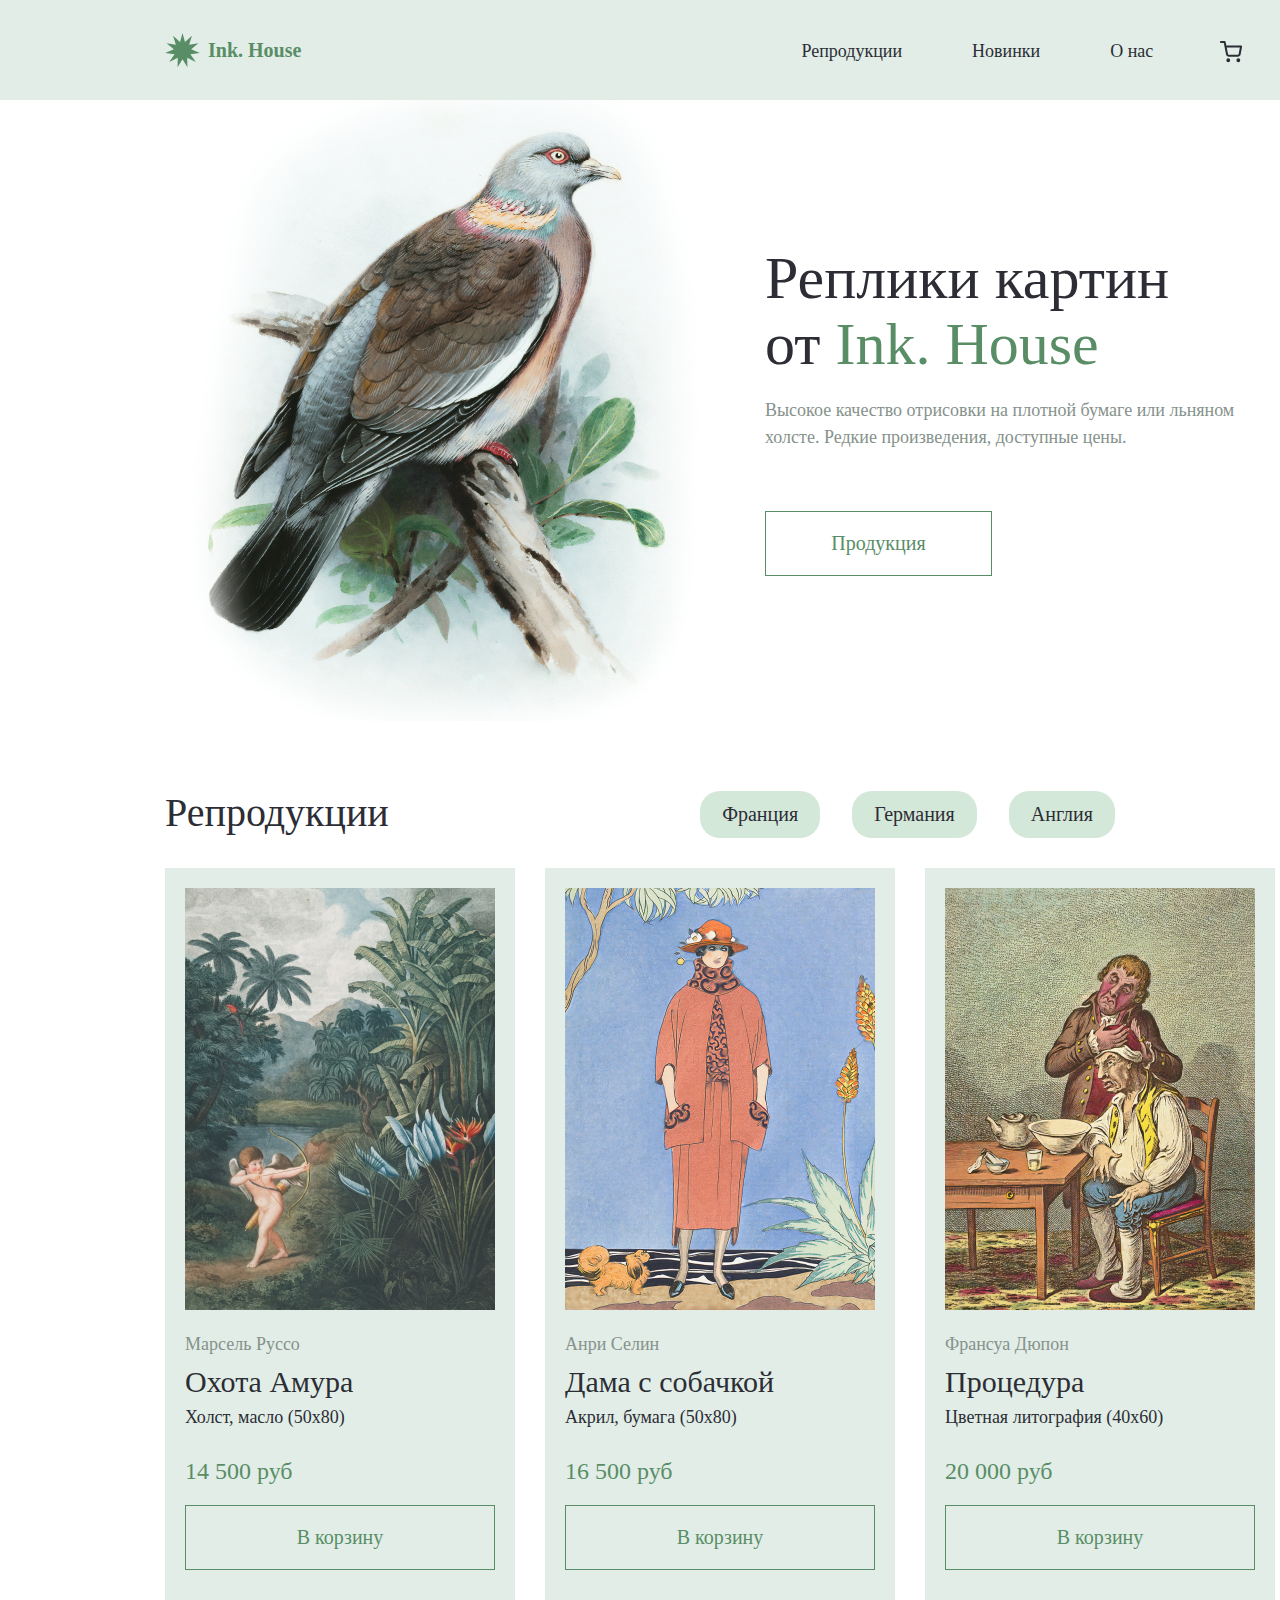
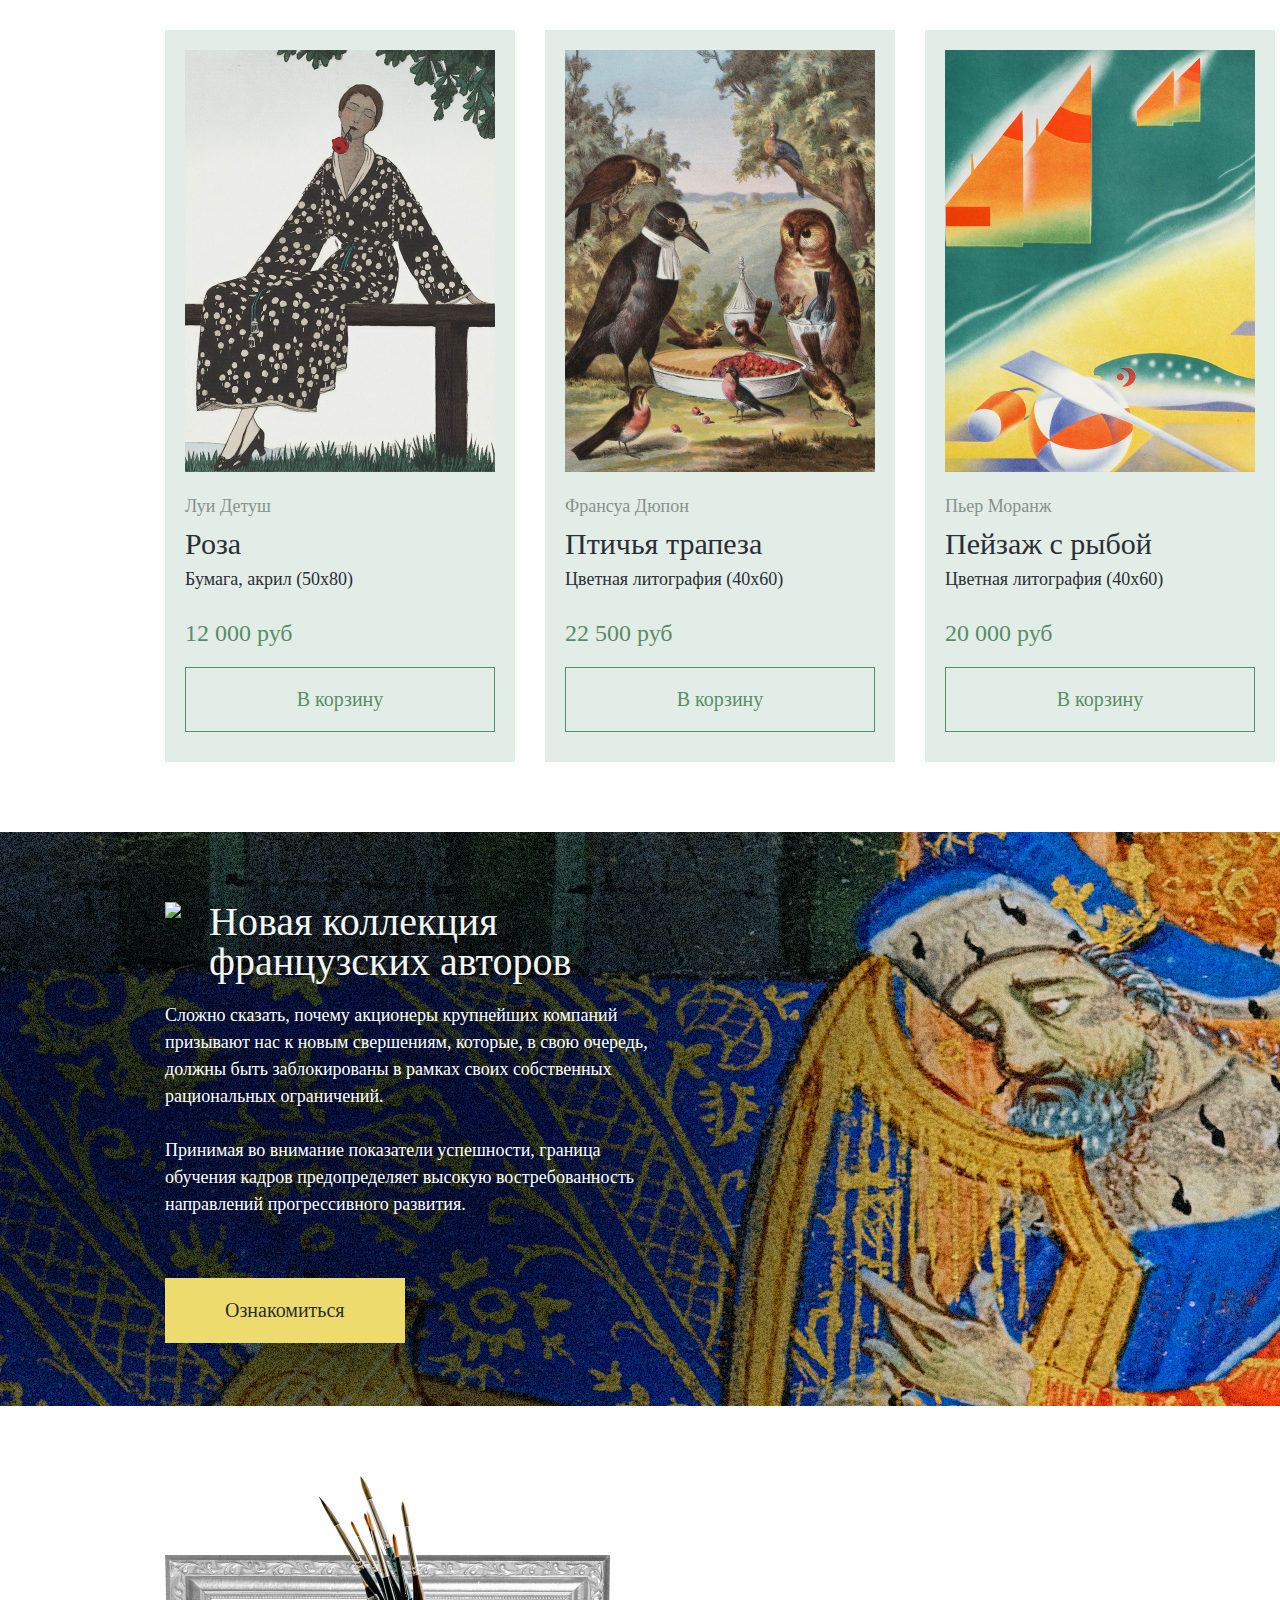
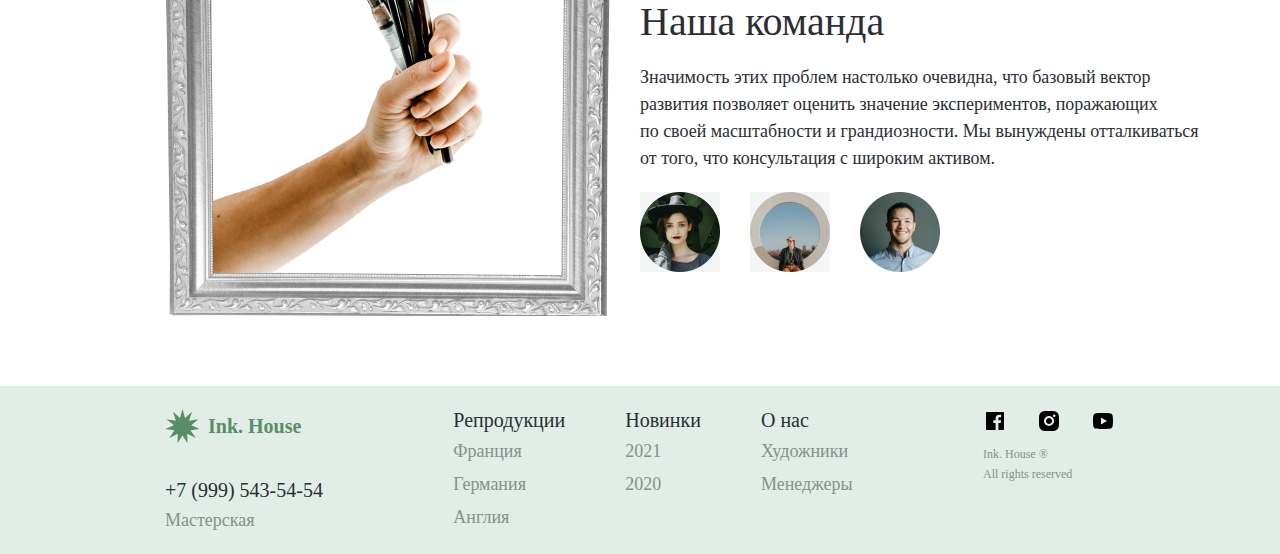
==== index.html @ 56234e40 "House" ====
<!DOCTYPE html>
<html lang="en">
  <head>
    <meta charset="UTF-8" />
    <meta name="viewport" content="width=device-width, initial-scale=1.0" />
    <link
      rel="shortcut icon"
      href="style/img/favicon.ico"
      type="image/x-icon"
    />
    <link rel="stylesheet" href="style/style.css" />
    <title>House</title>
  </head>
  <body>
    <section class="main">
      <header class="header">
        <div class="container">
          <div class="header__wrapper">
            <div class="header__content">
              <img src="style/img/svg/1.svg" alt="1" />
              <span class="header__name">Ink. House</span>
            </div>
            <div class="header__line"></div>
            <!-- //menu -->
            <nav class="header__nav">
              <ul class="header__menu">
                <li>
                  <a class="header__menu-itm" href="#catalog">Репродукции</a>
                </li>
                <li>
                  <a class="header__menu-itm" href="#new__wrapper">Новинки</a>
                </li>
                <li><a class="header__menu-itm" href="#team">О нас</a></li>
                <li class="cart">
                  <a class="header__menu-itm-cart" href="#"
                    ><svg
                      width="24"
                      height="24"
                      viewbox="0 0 24 24"
                      fill="none"
                      xmlns="http://www.w3.org/2000/svg"
                    >
                      <path
                        d="M9.24992 21.1667C9.75618 21.1667 10.1666 20.7563 10.1666 20.25C10.1666 19.7438 9.75618 19.3334 9.24992 19.3334C8.74366 19.3334 8.33325 19.7438 8.33325 20.25C8.33325 20.7563 8.74366 21.1667 9.24992 21.1667Z"
                        stroke="currentColor"
                        stroke-width="2"
                        stroke-linecap="round"
                        stroke-linejoin="round"
                      />
                      <path
                        d="M19.3334 21.1667C19.8397 21.1667 20.2501 20.7563 20.2501 20.25C20.2501 19.7438 19.8397 19.3334 19.3334 19.3334C18.8272 19.3334 18.4167 19.7438 18.4167 20.25C18.4167 20.7563 18.8272 21.1667 19.3334 21.1667Z"
                        stroke="currentColor"
                        stroke-width="2"
                        stroke-linecap="round"
                        stroke-linejoin="round"
                      />
                      <path
                        d="M1.91675 1.91663H5.58341L8.04008 14.1908C8.12391 14.6128 8.3535 14.9919 8.68866 15.2617C9.02383 15.5315 9.44322 15.6749 9.87341 15.6666H18.7834C19.2136 15.6749 19.633 15.5315 19.9682 15.2617C20.3033 14.9919 20.5329 14.6128 20.6167 14.1908L22.0834 6.49996H6.50008"
                        stroke="currentColor"
                        stroke-width="2"
                        stroke-linecap="round"
                        stroke-linejoin="round"
                      /></svg
                    ><span
                      class="header__menu-itm-cart-counter"
                      style="display: none"
                      >0</span
                    ></a
                  >
                </li>
              </ul>
            </nav>
          </div>
        </div>
      </header>
      <!-- //mobile -->
      <div class="header__wrapper-mob">
        <div class="container">
          <div class="header__menu-mob">
            <!-- // burger -->
            <div class="burger-menu">
              <div class="menu-icon">
                <svg
                  xmlns="http://www.w3.org/2000/svg"
                  width="30"
                  height="30"
                  viewBox="0 0 30 30"
                  fill="none"
                >
                  <path
                    fill-rule="evenodd"
                    clip-rule="evenodd"
                    d="M4.6875 21.5625C4.6875 21.3139 4.78627 21.0754 4.96209 20.8996C5.1379 20.7238 5.37636 20.625 5.625 20.625H24.375C24.6236 20.625 24.8621 20.7238 25.0379 20.8996C25.2137 21.0754 25.3125 21.3139 25.3125 21.5625C25.3125 21.8111 25.2137 22.0496 25.0379 22.2254C24.8621 22.4012 24.6236 22.5 24.375 22.5H5.625C5.37636 22.5 5.1379 22.4012 4.96209 22.2254C4.78627 22.0496 4.6875 21.8111 4.6875 21.5625ZM4.6875 14.0625C4.6875 13.8139 4.78627 13.5754 4.96209 13.3996C5.1379 13.2238 5.37636 13.125 5.625 13.125H24.375C24.6236 13.125 24.8621 13.2238 25.0379 13.3996C25.2137 13.5754 25.3125 13.8139 25.3125 14.0625C25.3125 14.3111 25.2137 14.5496 25.0379 14.7254C24.8621 14.9012 24.6236 15 24.375 15H5.625C5.37636 15 5.1379 14.9012 4.96209 14.7254C4.78627 14.5496 4.6875 14.3111 4.6875 14.0625ZM4.6875 6.5625C4.6875 6.31386 4.78627 6.0754 4.96209 5.89959C5.1379 5.72377 5.37636 5.625 5.625 5.625H24.375C24.6236 5.625 24.8621 5.72377 25.0379 5.89959C25.2137 6.0754 25.3125 6.31386 25.3125 6.5625C25.3125 6.81114 25.2137 7.0496 25.0379 7.22541C24.8621 7.40123 24.6236 7.5 24.375 7.5H5.625C5.37636 7.5 5.1379 7.40123 4.96209 7.22541C4.78627 7.0496 4.6875 6.81114 4.6875 6.5625Z"
                    fill="#4C5866"
                  />
                </svg>
              </div>
              <div class="menu-icon close-icon" style="display: none">
                <!-- Скрытая иконка закрытия -->
                <svg
                  xmlns="http://www.w3.org/2000/svg"
                  width="30"
                  height="30"
                  viewBox="0 0 30 30"
                  fill="none"
                >
                  <path
                    fill-rule="evenodd"
                    clip-rule="evenodd"
                    d="M6.75 6.75C6.94891 6.55109 7.2187 6.43934 7.5 6.43934C7.7813 6.43934 8.05109 6.55109 8.25 6.75L23.25 21.75C23.4489 21.9489 23.5606 22.2187 23.5606 22.5C23.5606 22.7813 23.4489 23.0511 23.25 23.25C23.0511 23.4489 22.7813 23.5606 22.5 23.5606C22.2187 23.5606 21.9489 23.4489 21.75 23.25L6.75 8.25C6.55109 8.05109 6.43934 7.7813 6.43934 7.5C6.43934 7.21869 6.55109 6.94891 6.75 6.75Z"
                    fill="#2C2D35"
                  />
                  <path
                    fill-rule="evenodd"
                    clip-rule="evenodd"
                    d="M23.25 6.75C23.4489 6.94891 23.5607 7.2187 23.5607 7.5C23.5607 7.7813 23.4489 8.05109 23.25 8.25L8.25001 23.25C8.0511 23.4489 7.78132 23.5606 7.50001 23.5606C7.21871 23.5606 6.94893 23.4489 6.75002 23.25C6.55111 23.0511 6.43936 22.7813 6.43936 22.5C6.43936 22.2187 6.5511 21.9489 6.75002 21.75L21.75 6.75C21.9489 6.55109 22.2187 6.43934 22.5 6.43934C22.7813 6.43934 23.0511 6.55109 23.25 6.75Z"
                    fill="#2C2D35"
                  />
                </svg>
              </div>
            </div>
            <!-- //корзина -->
            <a class="header__menu-itm-cart-mob" href="#"
              ><svg
                width="24"
                height="24"
                viewbox="0 0 24 24"
                fill="none"
                xmlns="http://www.w3.org/2000/svg"
              >
                <path
                  d="M9.24992 21.1667C9.75618 21.1667 10.1666 20.7563 10.1666 20.25C10.1666 19.7438 9.75618 19.3334 9.24992 19.3334C8.74366 19.3334 8.33325 19.7438 8.33325 20.25C8.33325 20.7563 8.74366 21.1667 9.24992 21.1667Z"
                  stroke="currentColor"
                  stroke-width="2"
                  stroke-linecap="round"
                  stroke-linejoin="round"
                />
                <path
                  d="M19.3334 21.1667C19.8397 21.1667 20.2501 20.7563 20.2501 20.25C20.2501 19.7438 19.8397 19.3334 19.3334 19.3334C18.8272 19.3334 18.4167 19.7438 18.4167 20.25C18.4167 20.7563 18.8272 21.1667 19.3334 21.1667Z"
                  stroke="currentColor"
                  stroke-width="2"
                  stroke-linecap="round"
                  stroke-linejoin="round"
                />
                <path
                  d="M1.91675 1.91663H5.58341L8.04008 14.1908C8.12391 14.6128 8.3535 14.9919 8.68866 15.2617C9.02383 15.5315 9.44322 15.6749 9.87341 15.6666H18.7834C19.2136 15.6749 19.633 15.5315 19.9682 15.2617C20.3033 14.9919 20.5329 14.6128 20.6167 14.1908L22.0834 6.49996H6.50008"
                  stroke="currentColor"
                  stroke-width="2"
                  stroke-linecap="round"
                  stroke-linejoin="round"
                /></svg
              ><span class="header__menu-itm-cart-counter" style="display: none"
                >0</span
              ></a
            >
          </div>
        </div>
      </div>
      <!-- //main -->
      <div class="container">
        <div class="main__wrapper">
          <img class="main__img" src="./style/img/png/3.png" alt="3" />
          <div class="main__block">
            <h1 class="main__title">
              Реплики картин от <span class="main__title-green"
                >Ink. House</span
              >
            </h1>
            <p class="main__text">
              Высокое качество отрисовки на плотной бумаге или льняном холсте.
              Редкие произведения, доступные цены.
            </p>
            <button class="main__btn">Продукция</button>
          </div>
        </div>
      </div>
    </section>
    <!-- //catalog -->
    <section id="catalog" class="catalog">
      <div class="container">
        <div class="catalog__container">
          <span class="catalog__title">Репродукции</span>
          <div class="scroll-container">
            <div class="catalog__countries">
              <button class="catalog__btn" data-target="block1">Франция</button>
              <button class="catalog__btn" data-target="block2">
                Германия
              </button>
              <button class="catalog__btn" data-target="block3">Англия</button>
            </div>
          </div>
        </div>

        <!-- //card france -->
        <div
          class="card__wrapper card__wrapper-js active content-block"
          id="block1"
        >
          <!-- //card-1 -->
          <div class="card__container">
            <img class="card__img" src="style/img/jpj/france/1.jpg" alt="1" />
            <div class="card__block">
              <span class="card__name">Марсель Руссо</span>
              <span class="card__title">Охота Амура</span>
              <span class="card__description">Холст, масло (50х80) </span>
              <span class="card__price">14 500 руб</span>
              <button class="card__btn addToCartBtn">В корзину</button>
            </div>
          </div>
          <!-- //card-2 -->
          <div class="card__container">
            <img class="card__img" src="style/img/jpj/france/2.jpg" alt="2" />
            <div class="card__block">
              <span class="card__name">Анри Селин</span>
              <span class="card__title">Дама с собачкой</span>
              <span class="card__description">Акрил, бумага (50х80)</span>
              <span class="card__price">16 500 руб</span>
              <button class="card__btn addToCartBtn">В корзину</button>
            </div>
          </div>
          <!-- //card-3 -->
          <div class="card__container">
            <img class="card__img" src="style/img/jpj/france/3.jpg" alt="3" />
            <div class="card__block">
              <span class="card__name">Франсуа Дюпон</span>
              <span class="card__title">Процедура</span>
              <span class="card__description">Цветная литография (40х60) </span>
              <span class="card__price">20 000 руб</span>
              <button class="card__btn addToCartBtn">В корзину</button>
            </div>
          </div>
          <!-- //card-4 -->
          <div class="card__container">
            <img class="card__img" src="style/img/jpj/france/4.jpg" alt="4" />
            <div class="card__block">
              <span class="card__name">Луи Детуш</span>
              <span class="card__title">Роза</span>
              <span class="card__description">Бумага, акрил (50х80)</span>
              <span class="card__price">12 000 руб</span>
              <button class="card__btn addToCartBtn">В корзину</button>
            </div>
          </div>
          <!-- //card-5 -->
          <div class="card__container">
            <img class="card__img" src="style/img/jpj/france/5.jpg" alt="5" />
            <div class="card__block">
              <span class="card__name">Франсуа Дюпон</span>
              <span class="card__title">Птичья трапеза</span>
              <span class="card__description">Цветная литография (40х60)</span>
              <span class="card__price">22 500 руб</span>
              <button class="card__btn addToCartBtn">В корзину</button>
            </div>
          </div>
          <!-- //card-6 -->
          <div class="card__container">
            <img class="card__img" src="style/img/jpj/france/6.jpg" alt="6" />
            <div class="card__block">
              <span class="card__name">Пьер Моранж</span>
              <span class="card__title">Пейзаж с рыбой</span>
              <span class="card__description">Цветная литография (40х60)</span>
              <span class="card__price">20 000 руб</span>
              <button class="card__btn addToCartBtn">В корзину</button>
            </div>
          </div>
        </div>
        <!-- //card germany -->
        <div class="card__wrapper card__wrapper-js content-block" id="block2">
          <!-- //card-1 -->
          <div class="card__container">
            <img class="card__img" src="style/img/jpj/germany/1.jpg" alt="1" />
            <div class="card__block">
              <span class="card__name">Курт Вернер</span>
              <span class="card__title">Над городом</span>
              <span class="card__description">Цветная литография (40х60)</span>
              <span class="card__price">16 000 руб</span>
              <button class="card__btn addToCartBtn">В корзину</button>
            </div>
          </div>
          <!-- //card-2 -->
          <div class="card__container">
            <img class="card__img" src="style/img/jpj/germany/2.jpg" alt="1" />
            <div class="card__block">
              <span class="card__name">Макс Рихтер</span>
              <span class="card__title">Птенцы</span>
              <span class="card__description">Холст, масло (50х80)</span>
              <span class="card__price">14 500 руб</span>
              <button class="card__btn addToCartBtn">В корзину</button>
            </div>
          </div>
          <!-- //card-3 -->
          <div class="card__container">
            <img class="card__img" src="style/img/jpj/germany/3.jpg" alt="1" />
            <div class="card__block">
              <span class="card__name">Мартин Майер</span>
              <span class="card__title">Среди листьев</span>
              <span class="card__description">Цветная литография (40х60)</span>
              <span class="card__price">20 000 руб</span>
              <button class="card__btn addToCartBtn">В корзину</button>
            </div>
          </div>
          <!-- //card-4 -->
          <div class="card__container">
            <img class="card__img" src="style/img/jpj/germany/4.jpg" alt="1" />
            <div class="card__block">
              <span class="card__name">Герман Беккер</span>
              <span class="card__title">Яркая птица</span>
              <span class="card__description">Цветная литография (40х60)</span>
              <span class="card__price">13 000 руб</span>
              <button class="card__btn addToCartBtn">В корзину</button>
            </div>
          </div>
          <!-- //card-5 -->
          <div class="card__container">
            <img class="card__img" src="style/img/jpj/germany/5.jpg" alt="1" />
            <div class="card__block">
              <span class="card__name">Вульф Бауэр</span>
              <span class="card__title">Дятлы</span>
              <span class="card__description">Бумага, акрил (50х80) </span>
              <span class="card__price">20 000 руб</span>
              <button class="card__btn addToCartBtn">В корзину</button>
            </div>
          </div>
          <!-- //card-6 -->
          <div class="card__container">
            <img class="card__img" src="style/img/jpj/germany/6.jpg" alt="1" />
            <div class="card__block">
              <span class="card__name">Вальтер Хартманн</span>
              <span class="card__title">Большие воды</span>
              <span class="card__description">Бумага, акрил (50х80)</span>
              <span class="card__price">23 000 руб</span>
              <button class="card__btn addToCartBtn">В корзину</button>
            </div>
          </div>
        </div>
        <!-- //card england -->
        <div class="card__wrapper card__wrapper-js content-block" id="block3">
          <!-- //card-1 -->
          <div class="card__container">
            <img class="card__img" src="style/img/jpj/england/1.jpg" alt="1" />
            <div class="card__block">
              <span class="card__name">Пол Смит</span>
              <span class="card__title">Дикий зверь</span>
              <span class="card__description">Акварель, бумага (50х80) </span>
              <span class="card__price">19 500 руб</span>
              <button class="card__btn addToCartBtn">В корзину</button>
            </div>
          </div>
          <!-- //card-2 -->
          <div class="card__container">
            <img class="card__img" src="style/img/jpj/england/2.jpg" alt="1" />
            <div class="card__block">
              <span class="card__name">Джон Уайт</span>
              <span class="card__title">Скалистый берег</span>
              <span class="card__description">Цветная литография (40х60)</span>
              <span class="card__price">17 500 руб</span>
              <button class="card__btn addToCartBtn">В корзину</button>
            </div>
          </div>
          <!-- //card-3 -->
          <div class="card__container">
            <img class="card__img" src="style/img/jpj/england/3.jpg" alt="1" />
            <div class="card__block">
              <span class="card__name">Джим Уотсон</span>
              <span class="card__title">Река и горы</span>
              <span class="card__description">Акварель, бумага (50х80) </span>
              <span class="card__price">20 500 руб</span>
              <button class="card__btn addToCartBtn">В корзину</button>
            </div>
          </div>
          <!-- //card-4 -->
          <div class="card__container">
            <img class="card__img" src="style/img/jpj/england/4.jpg" alt="1" />
            <div class="card__block">
              <span class="card__name">Юджин Зиллион</span>
              <span class="card__title">Белый попугай</span>
              <span class="card__description">Цветная литография (40х60)</span>
              <span class="card__price">15 500 руб</span>
              <button class="card__btn addToCartBtn">В корзину</button>
            </div>
          </div>
          <!-- //card-5 -->
          <div class="card__container">
            <img class="card__img" src="style/img/jpj/england/5.jpg" alt="1" />
            <div class="card__block">
              <span class="card__name">Эрик Гиллман</span>
              <span class="card__title">Ночная рыба</span>
              <span class="card__description">Бумага, акрил (50х80)</span>
              <span class="card__price">12 500 руб</span>
              <button class="card__btn addToCartBtn">В корзину</button>
            </div>
          </div>
          <!-- //card-6 -->
          <div class="card__container">
            <img class="card__img" src="style/img/jpj/england/6.jpg" alt="1" />
            <div class="card__block">
              <span class="card__name">Альфред Барр</span>
              <span class="card__title">Рыжий кот</span>
              <span class="card__description">Цветная литография (40х60)</span>
              <span class="card__price">21 000 руб</span>
              <button class="card__btn addToCartBtn">В корзину</button>
            </div>
          </div>
        </div>
      </div>
    </section>
    <!-- //new__collection -->
    <section id="new__wrapper" class="new__wrapper">
      <div class="container">
        <div class="new__block">
          <img src="style/img/svg/3.svg" alt="3" />
          <span class="new__title">Новая коллекция французских авторов</span>
        </div>
        <pre class="new__text">
          Сложно сказать, почему акционеры крупнейших компаний призывают нас к новым свершениям, которые, в свою очередь, должны быть заблокированы в рамках своих собственных рациональных ограничений.

          Принимая во внимание показатели успешности, граница обучения кадров предопределяет высокую востребованность направлений прогрессивного развития.
        </pre>
        <button class="new__btn">Ознакомиться</button>
      </div>
    </section>
    <section id="team" class="team">
      <div class="container">
        <div class="team__wrapper">
          <img class="team__img" src="./style/img/jpj/11.jpg" alt="11" />
          <div class="team__content">
            <span class="team__titile">Наша команда</span>
            <p class="team__text">
              Значимость этих проблем настолько очевидна, что базовый вектор
              развития позволяет оценить значение экспериментов, поражающих
              по своей масштабности и грандиозности. Мы вынуждены отталкиваться
              от того, что консультация с широким активом.
            </p>
            <div class="team__block">
              <img class="team__icon" src="style/img/png/4.png" alt="4" />
              <img class="team__icon" src="style/img/png/5.png" alt="5" />
              <img class="team__icon" src="style/img/png/6.png" alt="6" />
            </div>
          </div>
        </div>
      </div>
    </section>
    <!-- //footer -->
    <footer class="footer">
      <div class="container">
        <!-- //mobile -->
        <div class="footer__wrapper-mob">
          <div class="footer__logo">
            <img class="footer__logo-img" src="style/img/svg/1.svg" alt="1" />
            <span class="footer__logo-title">Ink. House</span>
          </div>
          <div class="footer__block-mob">
            <div class="footer__contact-mob">
              <div class="footer__contact-tel-mob">
                <a href="tel:+7 (999) 543-54-54">+7 (999) 543-54-54</a>
              </div>
              <span class="footer__contact-title-mob">Мастерская</span>
            </div>
            <div class="footer__nav-container-mob">
              <span class="footer__nav-title-mob">Репродукции</span>
              <ul class="footer__nav-item">
                <li>
                  <a href="#" class="footer-link" data-target="block1"
                    >Франция</a
                  >
                </li>
                <li>
                  <a href="#" class="footer-link" data-target="block2"
                    >Германия</a
                  >
                </li>
                <li>
                  <a href="#" class="footer-link" data-target="block3"
                    >Англия</a
                  >
                </li>
              </ul>
            </div>
          </div>
        </div>
        <!-- //wrapper -->
        <div class="footer__wrapper">
          <!-- //logo -->
          <div class="footer__logo-block">
            <div class="footer__logo">
              <img class="footer__logo-img" src="style/img/svg/1.svg" alt="1" />
              <span class="footer__logo-title">Ink. House</span>
            </div>
            <!-- //contact -->
            <div class="footer__contact">
              <div class="footer__contact-tel">
                <a href="tel:+7 (999) 543-54-54">+7 (999) 543-54-54</a>
              </div>
              <span class="footer__contact-title">Мастерская</span>
            </div>
          </div>

          <!-- //nav -->
          <div class="footer__nav">
            <div class="footer__nav-container">
              <span class="footer__nav-title">Репродукции</span>
              <ul class="footer__nav-item">
                <li>
                  <a href="#" class="footer-link" data-target="block1"
                    >Франция</a
                  >
                </li>
                <li>
                  <a href="#" class="footer-link" data-target="block2"
                    >Германия</a
                  >
                </li>
                <li>
                  <a href="#" class="footer-link" data-target="block3"
                    >Англия</a
                  >
                </li>
              </ul>
            </div>
            <div class="footer__nav-container">
              <span class="footer__nav-title">Новинки</span>
              <ul class="footer__nav-item">
                <li><a href="#">2021</a></li>
                <li><a href="#">2020</a></li>
              </ul>
            </div>
            <div class="footer__nav-container">
              <span class="footer__nav-title">О нас</span>
              <ul class="footer__nav-item">
                <li><a href="#">Художники</a></li>
                <li><a href="#">Менеджеры</a></li>
              </ul>
            </div>
          </div>
          <!-- //icon -->
          <div class="footer__icon-block">
            <div class="footer__line"></div>
            <div class="footer__icon-content">
              <!-- //fb -->
              <a href="#" class="footer__icon-item">
                <svg
                  xmlns="http://www.w3.org/2000/svg"
                  width="24"
                  height="24"
                  viewBox="0 0 24 24"
                  fill="none"
                >
                  <path
                    d="M15.402 21V14.034H17.735L18.084 11.326H15.402V9.598C15.402 8.814 15.62 8.279 16.744 8.279H18.178V5.857C17.4838 5.78334 16.7861 5.74762 16.088 5.75C14.021 5.75 12.606 7.012 12.606 9.33V11.326H10.268V14.034H12.606V21H4C3.73478 21 3.48043 20.8946 3.29289 20.7071C3.10536 20.5196 3 20.2652 3 20V4C3 3.73478 3.10536 3.48043 3.29289 3.29289C3.48043 3.10536 3.73478 3 4 3H20C20.2652 3 20.5196 3.10536 20.7071 3.29289C20.8946 3.48043 21 3.73478 21 4V20C21 20.2652 20.8946 20.5196 20.7071 20.7071C20.5196 20.8946 20.2652 21 20 21H15.402Z"
                    fill="currentColor"
                  />
                </svg>
              </a>
              <!-- //inst -->
              <a href="#" class="footer__icon-item">
                <svg
                  xmlns="http://www.w3.org/2000/svg"
                  width="24"
                  height="24"
                  viewBox="0 0 24 24"
                  fill="none"
                >
                  <path
                    d="M12 2C14.717 2 15.056 2.01 16.122 2.06C17.187 2.11 17.912 2.277 18.55 2.525C19.21 2.779 19.766 3.123 20.322 3.678C20.8305 4.1779 21.224 4.78259 21.475 5.45C21.722 6.087 21.89 6.813 21.94 7.878C21.987 8.944 22 9.283 22 12C22 14.717 21.99 15.056 21.94 16.122C21.89 17.187 21.722 17.912 21.475 18.55C21.2247 19.2178 20.8311 19.8226 20.322 20.322C19.822 20.8303 19.2173 21.2238 18.55 21.475C17.913 21.722 17.187 21.89 16.122 21.94C15.056 21.987 14.717 22 12 22C9.283 22 8.944 21.99 7.878 21.94C6.813 21.89 6.088 21.722 5.45 21.475C4.78233 21.2245 4.17753 20.8309 3.678 20.322C3.16941 19.8222 2.77593 19.2175 2.525 18.55C2.277 17.913 2.11 17.187 2.06 16.122C2.013 15.056 2 14.717 2 12C2 9.283 2.01 8.944 2.06 7.878C2.11 6.812 2.277 6.088 2.525 5.45C2.77524 4.78218 3.1688 4.17732 3.678 3.678C4.17767 3.16923 4.78243 2.77573 5.45 2.525C6.088 2.277 6.812 2.11 7.878 2.06C8.944 2.013 9.283 2 12 2ZM12 7C10.6739 7 9.40215 7.52678 8.46447 8.46447C7.52678 9.40215 7 10.6739 7 12C7 13.3261 7.52678 14.5979 8.46447 15.5355C9.40215 16.4732 10.6739 17 12 17C13.3261 17 14.5979 16.4732 15.5355 15.5355C16.4732 14.5979 17 13.3261 17 12C17 10.6739 16.4732 9.40215 15.5355 8.46447C14.5979 7.52678 13.3261 7 12 7ZM18.5 6.75C18.5 6.41848 18.3683 6.10054 18.1339 5.86612C17.8995 5.6317 17.5815 5.5 17.25 5.5C16.9185 5.5 16.6005 5.6317 16.3661 5.86612C16.1317 6.10054 16 6.41848 16 6.75C16 7.08152 16.1317 7.39946 16.3661 7.63388C16.6005 7.8683 16.9185 8 17.25 8C17.5815 8 17.8995 7.8683 18.1339 7.63388C18.3683 7.39946 18.5 7.08152 18.5 6.75ZM12 9C12.7956 9 13.5587 9.31607 14.1213 9.87868C14.6839 10.4413 15 11.2044 15 12C15 12.7956 14.6839 13.5587 14.1213 14.1213C13.5587 14.6839 12.7956 15 12 15C11.2044 15 10.4413 14.6839 9.87868 14.1213C9.31607 13.5587 9 12.7956 9 12C9 11.2044 9.31607 10.4413 9.87868 9.87868C10.4413 9.31607 11.2044 9 12 9Z"
                    fill="currentColor"
                  />
                </svg>
              </a>
              <!-- //yt -->
              <a href="#" class="footer__icon-item"
                ><svg
                  xmlns="http://www.w3.org/2000/svg"
                  width="24"
                  height="24"
                  viewBox="0 0 24 24"
                  fill="none"
                >
                  <path
                    d="M21.543 6.498C22 8.28 22 12 22 12C22 12 22 15.72 21.543 17.502C21.289 18.487 20.546 19.262 19.605 19.524C17.896 20 12 20 12 20C12 20 6.107 20 4.395 19.524C3.45 19.258 2.708 18.484 2.457 17.502C2 15.72 2 12 2 12C2 12 2 8.28 2.457 6.498C2.711 5.513 3.454 4.738 4.395 4.476C6.107 4 12 4 12 4C12 4 17.896 4 19.605 4.476C20.55 4.742 21.292 5.516 21.543 6.498ZM10 15.5L16 12L10 8.5V15.5Z"
                    fill="currentColor"
                  /></svg
              ></a>
            </div>

            <div class="footer__copyright">
              <p>Ink. House &reg;</p>
              <p>All rights reserved</p>
            </div>
          </div>
        </div>
      </div>
    </footer>

    <script src="style/js/links.js"></script>
    <script src="style/js/btn_animation.js"></script>
    <script src="style/js/cards.js"></script>
    <script src="style/js/burger.js"></script>
  </body>
</html>
---- style/style.css ----
@charset "UTF-8";
@font-face {
  font-family: "Raleway ";
  src: url("style/fonts/Raleway-Italic-VariableFont_wght.ttf") format("truetype");
  font-weight: 500;
  font-style: normal;
}
@font-face {
  font-family: "Raleway ";
  src: url("style/fonts/Raleway-VariableFont_wght.ttf") format("truetype");
  font-weight: 700;
  font-style: normal;
}
.main__wrapper {
  display: grid;
  grid-template-columns: max-content max-content;
  -moz-column-gap: 60px;
       column-gap: 60px;
}
@media (max-width: 768px) {
  .main__wrapper {
    max-width: 690px;
    width: 100%;
    -moz-column-gap: 30px;
         column-gap: 30px;
  }
}
@media (max-width: 576px) {
  .main__wrapper {
    margin-top: 50px;
    margin-bottom: 50px;
  }
}
@media (max-width: 320px) {
  .main__wrapper {
    margin: 60 0px;
    grid-template-columns: max-content;
  }
}
.main__img {
  max-width: 540px;
  width: 100%;
  height: 621px;
}
@media (max-width: 768px) {
  .main__img {
    width: 100%;
    height: 380px;
  }
}
@media (max-width: 576px) {
  .main__img {
    max-width: 195px;
    width: 100%;
    height: 239px;
  }
}
@media (max-width: 320px) {
  .main__img {
    display: none;
  }
}
.main__block {
  margin-top: 145px;
  max-width: 528px;
  width: 100%;
}
@media (max-width: 768px) {
  .main__block {
    margin-top: 35px;
    margin-bottom: 37px;
    max-width: 330px;
    width: 100%;
  }
}
@media (max-width: 576px) {
  .main__block {
    margin-top: 0;
    margin-bottom: 0;
    max-width: 285px;
    width: 100%;
  }
}
.main__title {
  color: #2c2d35;
  font-family: Raleway;
  font-size: 60px;
  font-style: normal;
  font-weight: 500;
  line-height: 110%; /* 66px */
}
@media (max-width: 768px) {
  .main__title {
    font-size: 40px;
  }
}
@media (max-width: 768px) {
  .main__title {
    font-size: 36px;
  }
}
@media (max-width: 320px) {
  .main__title {
    font-size: 30px;
  }
}
.main__title-green {
  color: #598d66;
}
.main__text {
  margin-top: 20px;
  margin-bottom: 60px;
  color: #86928b;
  font-family: Raleway;
  font-size: 18px;
  font-style: normal;
  font-weight: 500;
  line-height: 150%; /* 27px */
}
@media (max-width: 768px) {
  .main__text {
    max-width: 300px;
    width: 100%;
    margin-top: 20px;
    margin-bottom: 40px;
  }
}
@media (max-width: 576px) {
  .main__text {
    max-width: 270px;
    width: 100%;
    font-size: 16px;
    margin-top: 10px;
    margin-bottom: 10px;
  }
}
@media (max-width: 320px) {
  .main__text {
    font-size: 14px;
    margin: 20px 0 40px 0;
  }
}
.main__btn {
  max-width: 227px;
  width: 100%;
  height: 65px;
  display: inline-flex;
  height: 65px;
  padding: 20px 60px;
  justify-content: center;
  align-items: center;
  gap: 6px;
  flex-shrink: 0;
  border: 1px solid #598d66;
  color: #598d66;
  font-family: Raleway;
  font-size: 20px;
  font-style: normal;
  font-weight: 500;
  line-height: normal;
}
@media (max-width: 768px) {
  .main__btn {
    max-width: 210px;
    width: 100%;
    height: 60px;
  }
}
@media (max-width: 576px) {
  .main__btn {
    max-width: 178px;
    width: 100%;
    height: 50px;
    font-size: 18px;
  }
}
@media (max-width: 320px) {
  .main__btn {
    max-width: 154px;
    width: 100%;
    height: 50px;
    font-size: 18px;
  }
}
.main__btn:hover {
  transition: background-color 0.3s ease;
  color: #f4f6f5;
  background: #598d66;
}
.main__btn:focus {
  color: #598d66;
  border: 1px solid #598d66;
  background: #d4e8d9;
}
.main__btn:active {
  color: #fff;
  background: #376b44;
}

* {
  box-sizing: border-box;
}
*::before {
  box-sizing: border-box;
}
*::after {
  box-sizing: border-box;
}

body {
  margin: 0px;
  padding: 0px;
}

h1 {
  margin: 0;
}

h4 {
  margin: 0;
}

h3 {
  width: -moz-fit-content;
  width: fit-content;
  margin: 0;
}

span {
  margin: 0;
  padding: 0;
}

pre {
  margin: 0;
  padding: 0;
  border: 0;
}

p {
  list-style-type: none;
  margin: 0;
  padding: 0;
  margin-block-start: 0;
  margin-block-end: 0;
  margin-inline-start: 0;
  margin-inline-end: 0px;
}

h5 {
  margin: 0;
}

ul {
  margin-block-start: 0px;
  margin-block-end: 0px;
  margin-inline-start: 0px;
  margin-inline-end: 0px;
  padding-inline-start: 0px;
  margin: 0;
  padding: 0;
  list-style: none;
}
ul li {
  list-style: none;
}

ol {
  margin: 0;
  padding: 0;
}

li {
  width: -moz-fit-content;
  width: fit-content;
  margin: 0;
  padding: 0;
}

h2 {
  margin: 0;
}

button {
  padding: 0;
  border: none;
  background-color: transparent;
  cursor: pointer;
}

a {
  outline: none;
  color: inherit;
  text-decoration: none;
}
a:link {
  outline: none;
  text-decoration: none;
}
a:visited {
  outline: none;
  color: inherit;
  text-decoration: none;
}
a:focus {
  outline: none;
  color: inherit;
  text-decoration: none;
}
a:active {
  outline: none;
  color: inherit;
  text-decoration: none;
}

.container {
  margin-left: 165px;
  margin-right: 165px;
}
@media (max-width: 768px) {
  .container {
    margin-left: 39px;
    margin-right: 39px;
  }
}
@media (max-width: 576px) {
  .container {
    margin-left: 33px;
    margin-right: 33px;
  }
}
@media (max-width: 320px) {
  .container {
    margin-left: 15px;
    margin-right: 15px;
  }
}

.open {
  display: flex !important;
}

.header {
  padding: 33px 0 32px 0;
  height: 100px;
  background: #e1ede6;
}
@media (max-width: 768px) {
  .header {
    gap: 102px;
  }
}
@media (max-width: 576px) {
  .header {
    height: 123px;
    padding: 16px 0 16px 0;
  }
}
@media (max-width: 320px) {
  .header {
    background: #fff;
    height: 68px;
    padding: 16px 15px;
  }
}
.header__wrapper {
  align-items: center;
  display: grid;
  grid-template-columns: max-content max-content;
  gap: 495px;
}
@media (max-width: 768px) {
  .header__wrapper {
    max-width: 768px;
    width: 100%;
    gap: 101px;
  }
}
@media (max-width: 576px) {
  .header__wrapper {
    max-width: 576px;
    width: 100%;
    grid-template-columns: none;
    grid-template-rows: repeat(2, max-content);
    gap: 16px;
  }
}
@media (max-width: 320px) {
  .header__wrapper {
    max-width: 576px;
    width: 100%;
    grid-template-columns: none;
    grid-template-rows: none;
    gap: 0px;
  }
}
.header__wrapper-mob {
  width: 100%;
  display: none;
  background: #e1ede6;
}
@media (max-width: 320px) {
  .header__wrapper-mob {
    display: grid;
    padding: 0;
  }
}
.header__content {
  display: flex;
  height: 35px;
  align-items: center;
  gap: 8px;
}
@media (max-width: 576px) {
  .header__content {
    justify-content: center;
  }
}
@media (max-width: 320px) {
  .header__content {
    max-width: 290px;
    width: 100%;
  }
}
.header__name {
  color: #598d66;
  font-family: Raleway;
  font-size: 20px;
  font-style: normal;
  font-weight: 700;
  line-height: normal;
}
.header__line {
  display: none;
  width: 510px;
  height: 1px;
  background: #c3d1c6;
}
@media (max-width: 576px) {
  .header__line {
    display: block;
  }
}
@media (max-width: 576px) {
  .header__line {
    display: none;
  }
}
.header__menu {
  height: 23px;
  -moz-column-gap: 60px;
       column-gap: 60px;
  display: grid;
  align-items: center;
  grid-template-columns: max-content max-content max-content max-content;
}
@media (max-width: 576px) {
  .header__menu {
    max-width: 510px;
    width: 100%;
    justify-content: space-between;
  }
}
@media (max-width: 320px) {
  .header__menu {
    display: none;
    flex-direction: column;
    align-items: flex-start;
    gap: 50px;
    margin-top: 68px;
    position: fixed;
    height: 433px;
    width: 100%;
    max-width: 320px;
    top: 0;
    bottom: 0;
    left: 0;
    right: 0;
    z-index: 50;
    padding: 76px 188px 126px 15px;
    overflow-y: auto;
    background: #e1ede6;
    animation: burgerAnimation 0, 0.4s;
    overflow: hidden;
  }
}
.header__menu-mob {
  display: none;
}
@media (max-width: 320px) {
  .header__menu-mob {
    align-items: center;
    display: grid;
    justify-content: space-between;
    grid-template-columns: max-content max-content;
  }
}
.header__menu-itm {
  padding: 0px 5px;
  color: #2c2d35;
  font-family: Raleway;
  font-size: 18px;
  font-style: normal;
  font-weight: 500;
  line-height: normal;
}
.header__menu-itm:hover {
  transition: color 0.3s ease;
  color: #598d66;
}
.header__menu-itm:focus {
  color: #2c2d35;
  background: #d4e8d9;
}
.header__menu-itm:active {
  color: #376b44;
}
.header__menu-itm-cart {
  color: #2c2d35;
  padding: 1px;
  display: flex;
  height: 24px;
}
@media (max-width: 320px) {
  .header__menu-itm-cart {
    display: none;
  }
}
.header__menu-itm-cart:hover {
  transition: color 0.3s ease;
  color: #598d66;
}
.header__menu-itm-cart:focus {
  color: #598d66;
  background: #d4e8d9;
}
.header__menu-itm-cart:active {
  color: #376b44;
}
.header__menu-itm-cart-counter {
  display: flex;
  align-items: center;
  justify-content: center;
  margin-top: 1px;
  width: 13px;
  height: 13px;
  position: absolute;
  border-radius: 50%;
  color: #fff;
  background: #598d66;
  text-align: center;
  font-family: Raleway;
  font-size: 10px;
  font-style: normal;
  font-weight: 700;
  line-height: normal;
}
.header__menu-itm-cart-mob {
  width: -moz-fit-content;
  width: fit-content;
  color: #2c2d35;
  padding: 1px;
  display: flex;
  height: auto;
  padding: 15px 0;
}
@media (max-width: 320px) {
  .header__menu-itm-cart-mob {
    display: block;
  }
}
.header__menu-itm-cart-mob:hover {
  transition: color 0.3s ease;
  color: #598d66;
}
.header__menu-itm-cart-mob:focus {
  color: #598d66;
  background: #d4e8d9;
}
.header__menu-itm-cart-mob:active {
  color: #376b44;
}
.header__menu-itm-cart-mob-counter {
  display: flex;
  align-items: center;
  justify-content: center;
  margin-top: 1px;
  width: 13px;
  height: 13px;
  position: absolute;
  border-radius: 50%;
  color: #fff;
  background: #598d66;
  text-align: center;
  font-family: Raleway;
  font-size: 10px;
  font-style: normal;
  font-weight: 700;
  line-height: normal;
}

.close-icon {
  display: none;
  position: fixed; /* Устанавливаем абсолютное позиционирование */
  z-index: 50;
}

/* Стили для SVG-изображений */
.menu-icon svg {
  width: 30px;
  height: 30px;
  fill: #000; /* Цвет иконок */
}

.catalog {
  margin-top: 70px;
}
@media (max-width: 576px) {
  .catalog {
    margin-top: 0;
  }
}
.catalog__wrapper {
  max-width: 1110px;
  width: 100%;
}
.catalog__container {
  display: grid;
  grid-template-columns: repeat(2, max-content);
  justify-content: space-between;
}
@media (max-width: 768px) {
  .catalog__container {
    max-width: 690px;
    width: 100%;
  }
}
@media (max-width: 576px) {
  .catalog__container {
    max-width: 408px;
    width: 100%;
    grid-template-columns: none;
    grid-template-rows: repeat(2, max-content);
    row-gap: 20px;
  }
}
.catalog__title {
  color: #2c2d35;
  font-family: Raleway;
  font-size: 40px;
  font-style: normal;
  font-weight: 500;
  line-height: 110%; /* 44px */
}
@media (max-width: 576px) {
  .catalog__title {
    font-size: 24px;
  }
}
.catalog__countries {
  display: grid;
  grid-template-columns: repeat(3, max-content);
  -moz-column-gap: 32px;
       column-gap: 32px;
}
@media (max-width: 576px) {
  .catalog__countries {
    -moz-column-gap: 20px;
         column-gap: 20px;
  }
}
.catalog__btn {
  padding: 10px 20px;
  border-radius: 20px;
  background: #d4e8d9;
  border: 2px solid transparent;
  color: #2c2d35;
  font-family: Raleway;
  font-size: 20px;
  font-style: normal;
  font-weight: 500;
  line-height: normal;
}
@media (max-width: 576px) {
  .catalog__btn {
    display: flex;
    align-items: center;
    justify-content: center;
    max-width: 118px;
    width: 100%;
    font-size: 18px;
    height: 41px;
  }
}
.catalog__btn:hover {
  color: #f4f6f5;
  background: #598d66;
  transition: background-color 0.3s ease;
}
.catalog__btn:focus {
  color: #2c2d35;
  border: 2px solid #598d66;
  background: #d4e8d9;
}
.catalog__btn:active {
  color: #f4f6f5;
  background: #376b44;
}
.catalog__btn.active {
  display: block;
  color: #f4f6f5;
  background: #376b44;
}

.card__wrapper {
  margin-top: 30px;
  -moz-column-gap: 30px;
       column-gap: 30px;
  row-gap: 30px;
  display: grid;
  grid-template-columns: repeat(3, max-content);
  grid-template-rows: repeat(2, max-content);
}
@media (max-width: 768px) {
  .card__wrapper {
    max-width: 690px;
    width: 100%;
    grid-template-columns: repeat(2, max-content);
    grid-template-rows: repeat(3, max-content);
  }
}
@media (max-width: 320px) {
  .card__wrapper {
    max-width: 290px;
    width: 100%;
    grid-template-columns: repeat(1, max-content);
    grid-template-rows: repeat(6, max-content);
  }
}
.card__wrapper-js {
  display: none;
}
.card__container {
  max-width: 350px;
  background-color: #e1ede6;
}
@media (max-width: 768px) {
  .card__container {
    max-width: 330px;
    width: 100%;
  }
}
@media (max-width: 576px) {
  .card__container {
    max-width: 240px;
    width: 100%;
  }
}
@media (max-width: 320px) {
  .card__container {
    max-width: 290px;
    width: 100%;
  }
}
.card__img {
  margin: 20px;
  max-width: 310px;
  width: 100%;
}
@media (max-width: 768px) {
  .card__img {
    max-width: 290px;
    width: 100%;
  }
}
@media (max-width: 576px) {
  .card__img {
    margin-bottom: 15px;
    max-width: 200px;
    width: 100%;
  }
}
@media (max-width: 320px) {
  .card__img {
    margin-bottom: 15px;
    max-width: 250px;
    width: 100%;
  }
}
.card__block {
  display: grid;
  grid-template-rows: repeat(5, max-content);
  padding-left: 20px;
  padding-right: 20px;
}
.card__name {
  color: #86928b;
  font-family: Raleway;
  font-size: 18px;
  font-style: normal;
  font-weight: 500;
  line-height: normal;
}
@media (max-width: 576px) {
  .card__name {
    font-size: 16px;
  }
}
.card__title {
  margin-top: 10px;
  margin-bottom: 8px;
  color: #2c2d35;
  font-family: Raleway;
  font-size: 30px;
  font-style: normal;
  font-weight: 500;
  line-height: normal;
}
@media (max-width: 576px) {
  .card__title {
    margin-bottom: 10px;
    font-size: 24px;
  }
}
.card__description {
  color: #2c2d35;
  font-family: Raleway;
  font-size: 18px;
  font-style: normal;
  font-weight: 500;
  line-height: normal;
}
@media (max-width: 576px) {
  .card__description {
    font-size: 16px;
  }
}
.card__price {
  margin-top: 30px;
  margin-bottom: 20px;
  color: #598d66;
  font-family: Raleway;
  font-size: 24px;
  font-style: normal;
  font-weight: 500;
  line-height: normal;
}
@media (max-width: 576px) {
  .card__price {
    margin-bottom: 10px;
    font-size: 20px;
  }
}
.card__btn {
  margin-bottom: 30px;
  display: flex;
  width: 310px;
  height: 65px;
  padding: 20px 60px;
  justify-content: center;
  align-items: center;
  border: 1px solid #598d66;
  transition: background-color 0.3s ease;
  color: #598d66;
  font-family: Raleway;
  font-size: 20px;
  font-style: normal;
  font-weight: 500;
  line-height: normal;
}
@media (max-width: 768px) {
  .card__btn {
    max-width: 290px;
    width: 100%;
  }
}
@media (max-width: 576px) {
  .card__btn {
    font-size: 18px;
    max-width: 290px;
    width: 100%;
    height: 65px;
  }
}
@media (max-width: 320px) {
  .card__btn {
    font-size: 18px;
    max-width: 250px;
    width: 100%;
    height: 50px;
  }
}
.card__btn:hover {
  color: #f4f6f5;
  background: #598d66;
  transition: background-color 0.3s ease;
}
.card__btn:focus {
  color: #2c2d35;
  border: 2px solid #598d66;
  background: #d4e8d9;
}
.card__btn:active {
  color: #fff;
  background: #376b44;
}

.active {
  display: grid;
}

.add_cart {
  display: none;
}

.header__menu-itm-cart-counter {
  display: inline-block;
}

.scroll-container {
  width: 100%; /* Ширина контейнера, можете настроить по своему усмотрению */
  overflow-x: auto; /* Включает горизонтальный скролл, если контент не помещается в контейнер */
  white-space: nowrap; /* Запрещает перенос строк, чтобы объекты не переносились на новую строку */
}

.scroll-container::-webkit-scrollbar {
  width: 0;
  height: 0;
}

.new__wrapper {
  margin-top: 70px;
  background-image: url(./img/jpj/bg/1600.jpg);
  max-width: 1600px;
  width: 100%;
  height: 574px;
  background-repeat: no-repeat;
}
@media (max-width: 768px) {
  .new__wrapper {
    background-image: url(./img/jpj/bg/768.jpg);
    max-width: 768px;
    width: 100%;
    height: auto;
    background-repeat: no-repeat;
  }
}
@media (max-width: 576px) {
  .new__wrapper {
    margin-top: 50px;
    background-image: url(./img/jpj/bg/576.jpg);
    max-width: 576px;
    width: 100%;
    height: 410px;
    background-repeat: no-repeat;
  }
}
@media (max-width: 320px) {
  .new__wrapper {
    margin-top: 60px;
    background-image: url(./img/jpj/bg/320.jpg);
    max-width: 320px;
    width: 100%;
    height: 552px;
    background-repeat: no-repeat;
  }
}
.new__container {
  display: grid;
  grid-template-rows: repeat(2, max-content);
}
.new__block {
  padding-top: 70px;
  -moz-column-gap: 20px;
       column-gap: 20px;
  display: grid;
  grid-template-columns: repeat(2, max-content);
}
@media (max-width: 576px) {
  .new__block {
    width: -moz-fit-content;
    width: fit-content;
    padding-top: 50px;
  }
}
@media (max-width: 320px) {
  .new__block {
    -moz-column-gap: 10px;
         column-gap: 10px;
  }
}
.new__title {
  max-width: 421px;
  width: 100%;
  color: #f4f6f5;
  font-family: Raleway;
  font-size: 40px;
  font-style: normal;
  font-weight: 500;
  line-height: 100%; /* 40px */
}
@media (max-width: 768px) {
  .new__title {
    max-width: 370px;
    width: 100%;
  }
}
@media (max-width: 576px) {
  .new__title {
    max-width: 261px;
    width: 100%;
    font-size: 24px;
  }
}
@media (max-width: 320px) {
  .new__title {
    max-width: 217px;
    width: 100%;
    font-size: 24px;
  }
}
.new__text {
  max-width: 483px;
  margin-top: 20px;
  margin-bottom: 60px;
  white-space: pre-line;
  display: flex;
  width: 100%;
  color: #fff;
  font-family: Raleway;
  font-size: 18px;
  font-style: normal;
  font-weight: 500;
  line-height: 150%; /* 27px */
}
@media (max-width: 768px) {
  .new__text {
    margin-top: 30px;
    margin-right: 37px;
    margin-bottom: 30px;
    max-width: 585px;
    height: 182px;
    width: 100%;
  }
}
@media (max-width: 576px) {
  .new__text {
    margin-top: 20px;
    margin-right: 0px;
    margin-bottom: 20px;
    max-width: 480px;
    width: 100%;
    height: auto;
    font-size: 16px;
  }
}
@media (max-width: 320px) {
  .new__text {
    max-width: 259px;
    width: 100%;
    height: auto;
    margin-top: 20px;
    margin-right: 0px;
    margin-bottom: 30px;
    line-height: 140%;
  }
}
.new__btn {
  margin-bottom: 70px;
  display: inline-flex;
  height: 65px;
  padding: 20px 60px;
  justify-content: center;
  align-items: center;
  gap: 6px;
  flex-shrink: 0;
  background: #eedb6d;
  color: #2c2d35;
  font-family: Raleway;
  font-size: 20px;
  font-style: normal;
  font-weight: 500;
  line-height: normal;
}
@media (max-width: 768px) {
  .new__btn {
    max-width: 210px;
    width: 100%;
    height: 60px;
  }
}
@media (max-width: 576px) {
  .new__btn {
    max-width: 190px;
    width: 100%;
    height: 50px;
    font-size: 18px;
    margin-bottom: 0px;
  }
}
@media (max-width: 320px) {
  .new__btn {
    max-width: 290px;
    width: 100%;
  }
}
.new__btn:hover {
  transition: background-color 0.3s ease;
  background: #faeb97;
}
.new__btn:focus {
  border: 1px solid #a38314;
  background: #faeb97;
}
.new__btn:active {
  background: #d9b949;
}

.team__wrapper {
  margin-top: 70px;
  -moz-column-gap: 30px;
       column-gap: 30px;
  grid-template-columns: repeat(2, max-content);
  display: grid;
}
@media (max-width: 768px) {
  .team__wrapper {
    grid-template-columns: none;
    grid-template-rows: repeat(2, max-content);
    row-gap: 40px;
  }
}
@media (max-width: 576px) {
  .team__wrapper {
    margin-top: 50px;
    margin-bottom: 50px;
    row-gap: 30px;
  }
}
@media (max-width: 320px) {
  .team__wrapper {
    margin-top: 59px;
    margin-bottom: 94px;
  }
}
.team__img {
  max-width: 445px;
  width: 100%;
}
@media (max-width: 576px) {
  .team__img {
    max-width: 375px;
    width: 100%;
  }
}
@media (max-width: 576px) {
  .team__img {
    max-width: 290px;
    width: 100%;
  }
}
.team__content {
  width: 100%;
  max-width: 559px;
  margin-bottom: 44px;
  margin-top: 124px;
  display: grid;
  grid-template-rows: repeat(3, max-content);
  row-gap: 20px;
}
@media (max-width: 768px) {
  .team__content {
    max-width: 631px;
    width: 100%;
    margin-top: 0px;
    grid-template-columns: none;
    grid-template-rows: repeat(3, max-content);
    row-gap: 30px;
    margin-bottom: 70px;
  }
}
@media (max-width: 320px) {
  .team__content {
    row-gap: 20px;
    margin-bottom: 0px;
  }
}
.team__titile {
  color: #2c2d35;
  font-family: Raleway;
  font-size: 40px;
  font-style: normal;
  font-weight: 500;
  line-height: 110%; /* 44px */
}
@media (max-width: 768px) {
  .team__titile {
    font-size: 30px;
  }
}
@media (max-width: 576px) {
  .team__titile {
    font-size: 24px;
  }
}
.team__text {
  color: #2c2d35;
  font-family: Raleway;
  font-size: 18px;
  font-style: normal;
  font-weight: 500;
  line-height: 150%; /* 27px */
}
@media (max-width: 576px) {
  .team__text {
    font-size: 16px;
  }
}
@media (max-width: 320px) {
  .team__text {
    max-width: 255px;
    width: 100%;
    line-height: 140%;
  }
}
.team__block {
  display: grid;
  grid-template-columns: repeat(3, max-content);
  -moz-column-gap: 30px;
       column-gap: 30px;
}
@media (max-width: 320px) {
  .team__block {
    -moz-column-gap: 25px;
         column-gap: 25px;
  }
}
.team__icon {
  max-width: 80px;
  width: 100%;
}

.footer {
  margin-top: 70px;
  background: #e1ede6;
}
@media (max-width: 768px) {
  .footer {
    margin-top: 0px;
  }
}
.footer__wrapper {
  padding-bottom: 23px;
  padding-top: 23px;
  display: grid;
  row-gap: 30px;
  grid-template-columns: repeat(3, max-content);
  justify-content: space-between;
}
.footer__wrapper-mob {
  display: none;
}
@media (max-width: 320px) {
  .footer__wrapper-mob {
    display: grid;
    row-gap: 20px;
  }
}
@media (max-width: 768px) {
  .footer__wrapper {
    grid-template-columns: none;
    display: grid;
    grid-template-rows: auto 1fr;
    row-gap: 0px;
  }
}
@media (max-width: 576px) {
  .footer__wrapper {
    width: 100%;
    grid-template-rows: repeat(3, max-content);
    grid-template-columns: 1fr;
    justify-content: none;
    margin-top: 20px;
  }
}
.footer__block-mob {
  display: grid;
  grid-template-columns: repeat(2, max-content);
  justify-content: space-between;
}
.footer__logo-block {
  display: grid;
  grid-template-rows: repeat(2, max-content);
  row-gap: 35px;
}
.footer__logo-block-mob {
  display: none;
}
@media (max-width: 320px) {
  .footer__logo-block-mob {
    display: grid;
    grid-template-columns: repeat(2, max-content);
  }
}
@media (max-width: 768px) {
  .footer__logo-block {
    grid-template-columns: repeat(2, max-content);
    grid-template-rows: none;
    justify-content: space-between;
    grid-row: 1/2;
    grid-column: 1/3; /* Занимает все доступные колонки */
  }
}
@media (max-width: 576px) {
  .footer__logo-block {
    grid-template-rows: none;
    grid-template-columns: repeat(2, max-content);
    max-width: 510px;
    width: 100%;
    margin-bottom: 30px;
    grid-row: 1/2;
    grid-column: 1/1;
    font-weight: 100;
    /* grid-column: none; */
    justify-content: space-between;
  }
}
@media (max-width: 320px) {
  .footer__logo-block {
    display: none;
  }
}
.footer__logo {
  display: inline-flex;
  height: 35px;
  align-items: center;
  gap: 8px;
}
.footer__logo-title {
  color: #598d66;
  font-family: Raleway;
  font-size: 20px;
  font-style: normal;
  font-weight: 700;
  line-height: normal;
}
.footer__contact {
  display: grid;
  grid-template-rows: repeat(2, max-content);
  row-gap: 8px;
}
.footer__contact-mob {
  display: grid;
  grid-template-rows: repeat(2, max-content);
  row-gap: 8px;
}
.footer__contact-tel {
  color: #2c2d35;
  font-family: Raleway;
  font-size: 20px;
  font-style: normal;
  font-weight: 500;
  line-height: normal;
}
.footer__contact-title {
  color: #86928b;
  font-family: Raleway;
  font-size: 18px;
  font-style: normal;
  font-weight: 500;
  line-height: normal;
}
.footer__contact-title-mob {
  color: #2c2d35;
  font-family: Raleway;
  font-size: 16px;
  font-style: normal;
  font-weight: 500;
  line-height: normal;
}
.footer__nav {
  display: grid;
  grid-template-columns: repeat(3, max-content);
  -moz-column-gap: 60px;
       column-gap: 60px;
}
@media (max-width: 768px) {
  .footer__nav {
    grid-row: 2/3;
    grid-column: 1/2;
  }
}
@media (max-width: 576px) {
  .footer__nav {
    grid-row: 2/3;
    grid-column: 1/1;
    justify-content: space-between;
  }
}
@media (max-width: 320px) {
  .footer__nav {
    max-width: 283px;
    width: 100%;
    grid-template-columns: repeat(2, max-content);
    -moz-column-gap: 0px;
         column-gap: 0px;
  }
}
.footer__nav-title {
  color: #2c2d35;
  font-family: Raleway;
  font-size: 20px;
  font-style: normal;
  font-weight: 500;
  line-height: normal;
  height: 23px;
}
.footer__nav-title-mob {
  color: #2c2d35;
  font-family: Raleway;
  font-size: 16px;
  font-style: normal;
  font-weight: 500;
  line-height: normal;
  height: 23px;
}
.footer__nav-item {
  color: #86928b;
  font-family: Raleway;
  font-size: 18px;
  font-style: normal;
  font-weight: 500;
  line-height: 150%; /* 27px */
  margin-top: 6px;
  display: grid;
  grid-template-rows: repeat(3, max-content);
  row-gap: 6px;
}
@media (max-width: 576px) {
  .footer__nav-item {
    font-size: 16px;
  }
}
.footer__line {
  display: none;
  width: 510px;
  height: 1px;
  background: #c3d1c6;
}
@media (max-width: 576px) {
  .footer__line {
    margin: 16px 0;
    display: block;
  }
}
@media (max-width: 768px) {
  .footer__icon-block {
    padding-right: 26px;
    grid-row: 2/3;
    grid-column: 2/3;
  }
}
@media (max-width: 576px) {
  .footer__icon-block {
    padding-right: 0px;
    padding-right: 0px;
    grid-row: 3/3;
    grid-column: 1/1;
    display: grid;
    justify-content: center;
    justify-items: center;
  }
}
@media (max-width: 576px) {
  .footer__icon-block {
    max-width: 320px;
    width: 100%;
  }
}
.footer__icon-content {
  display: grid;
  grid-template-columns: repeat(3, max-content);
  -moz-column-gap: 30px;
       column-gap: 30px;
}
.footer__icon-item:hover {
  color: #598d66;
  transition: background-color 0.3s ease;
}
.footer__icon-item:focus {
  color: #598d66;
  background: #d4e8d9;
}
.footer__icon-item:active {
  color: #376b44;
}
.footer__copyright {
  margin-top: 10px;
  display: grid;
  grid-template-rows: repeat(2, max-content);
  row-gap: 6px;
  color: #86928b;
  font-family: Raleway;
  font-size: 12px;
  font-style: normal;
  font-weight: 500;
  line-height: 120%; /* 14.4px */
}
@media (max-width: 576px) {
  .footer__copyright {
    grid-template-columns: repeat(2, max-content);
  }
}

@media (max-width: 320px) {
  .footer__nav-container:first-child {
    display: none;
  }
}/*# sourceMappingURL=style.css.map */
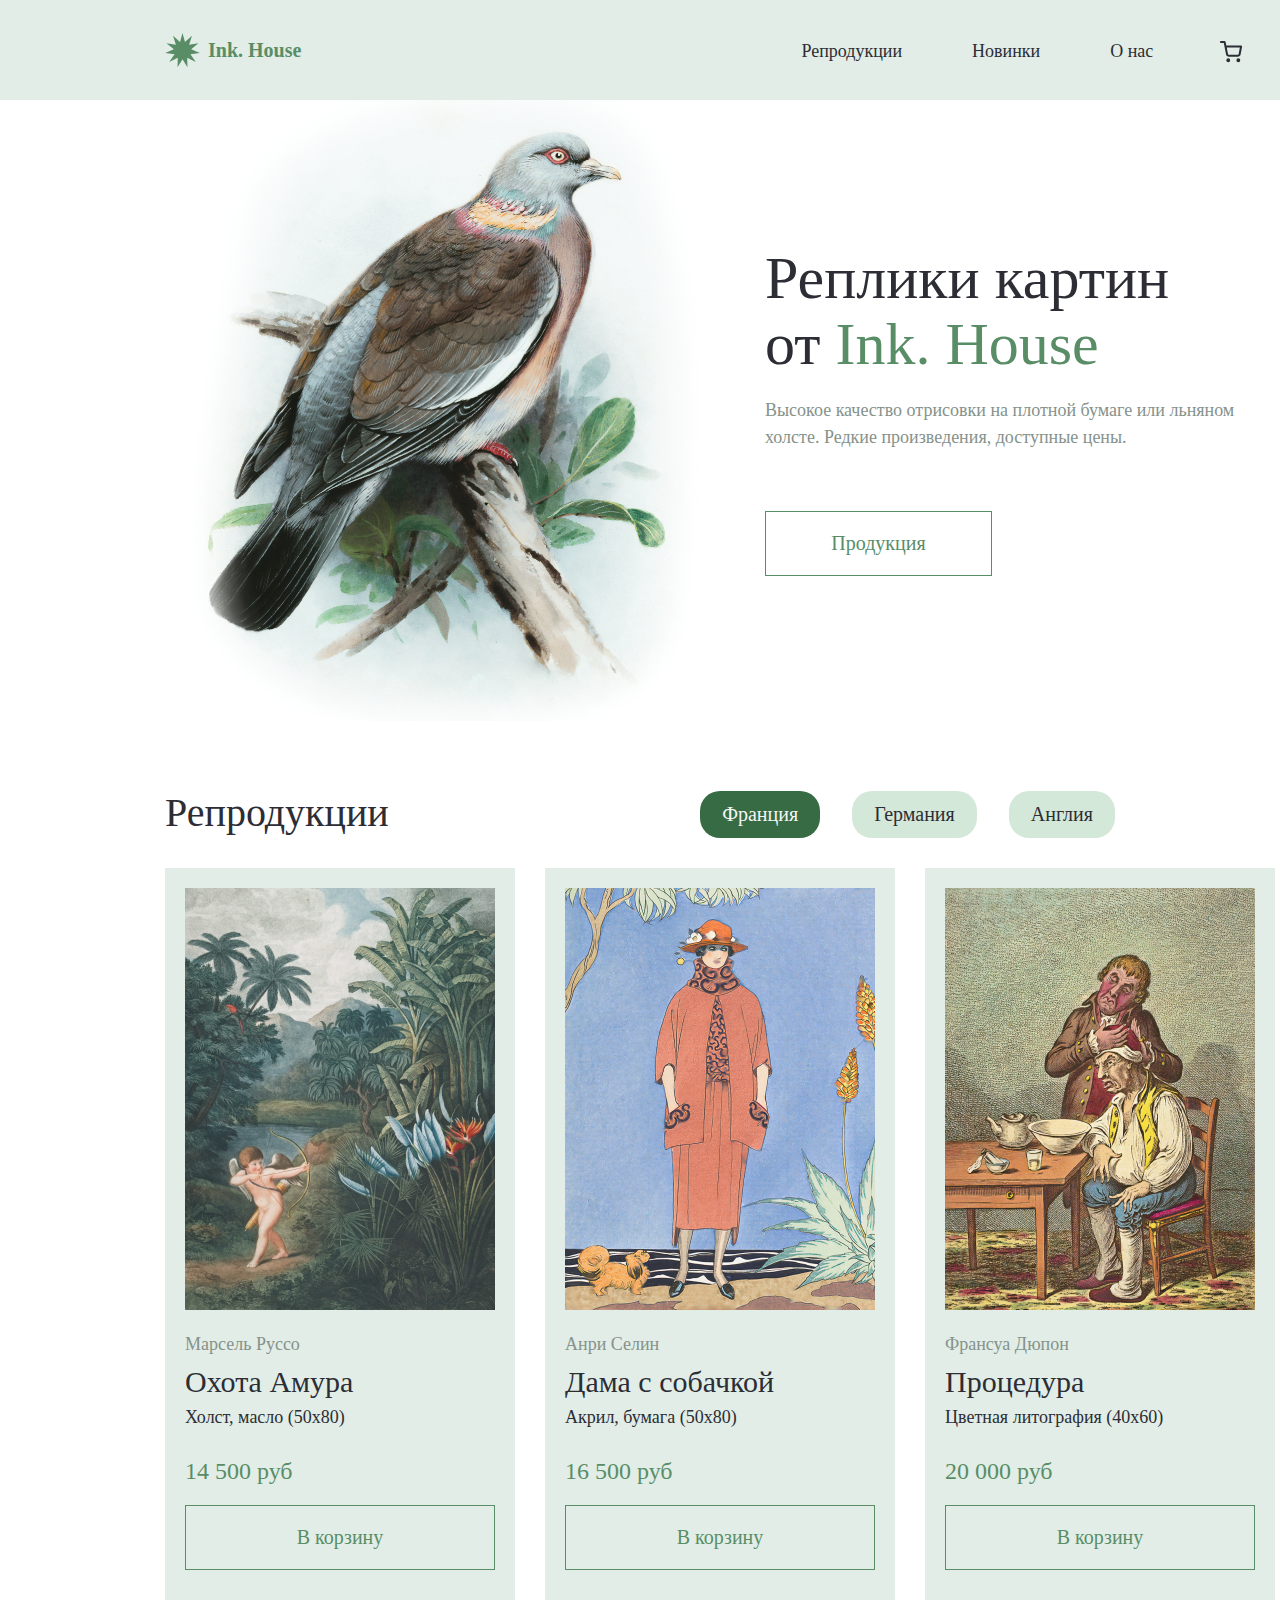
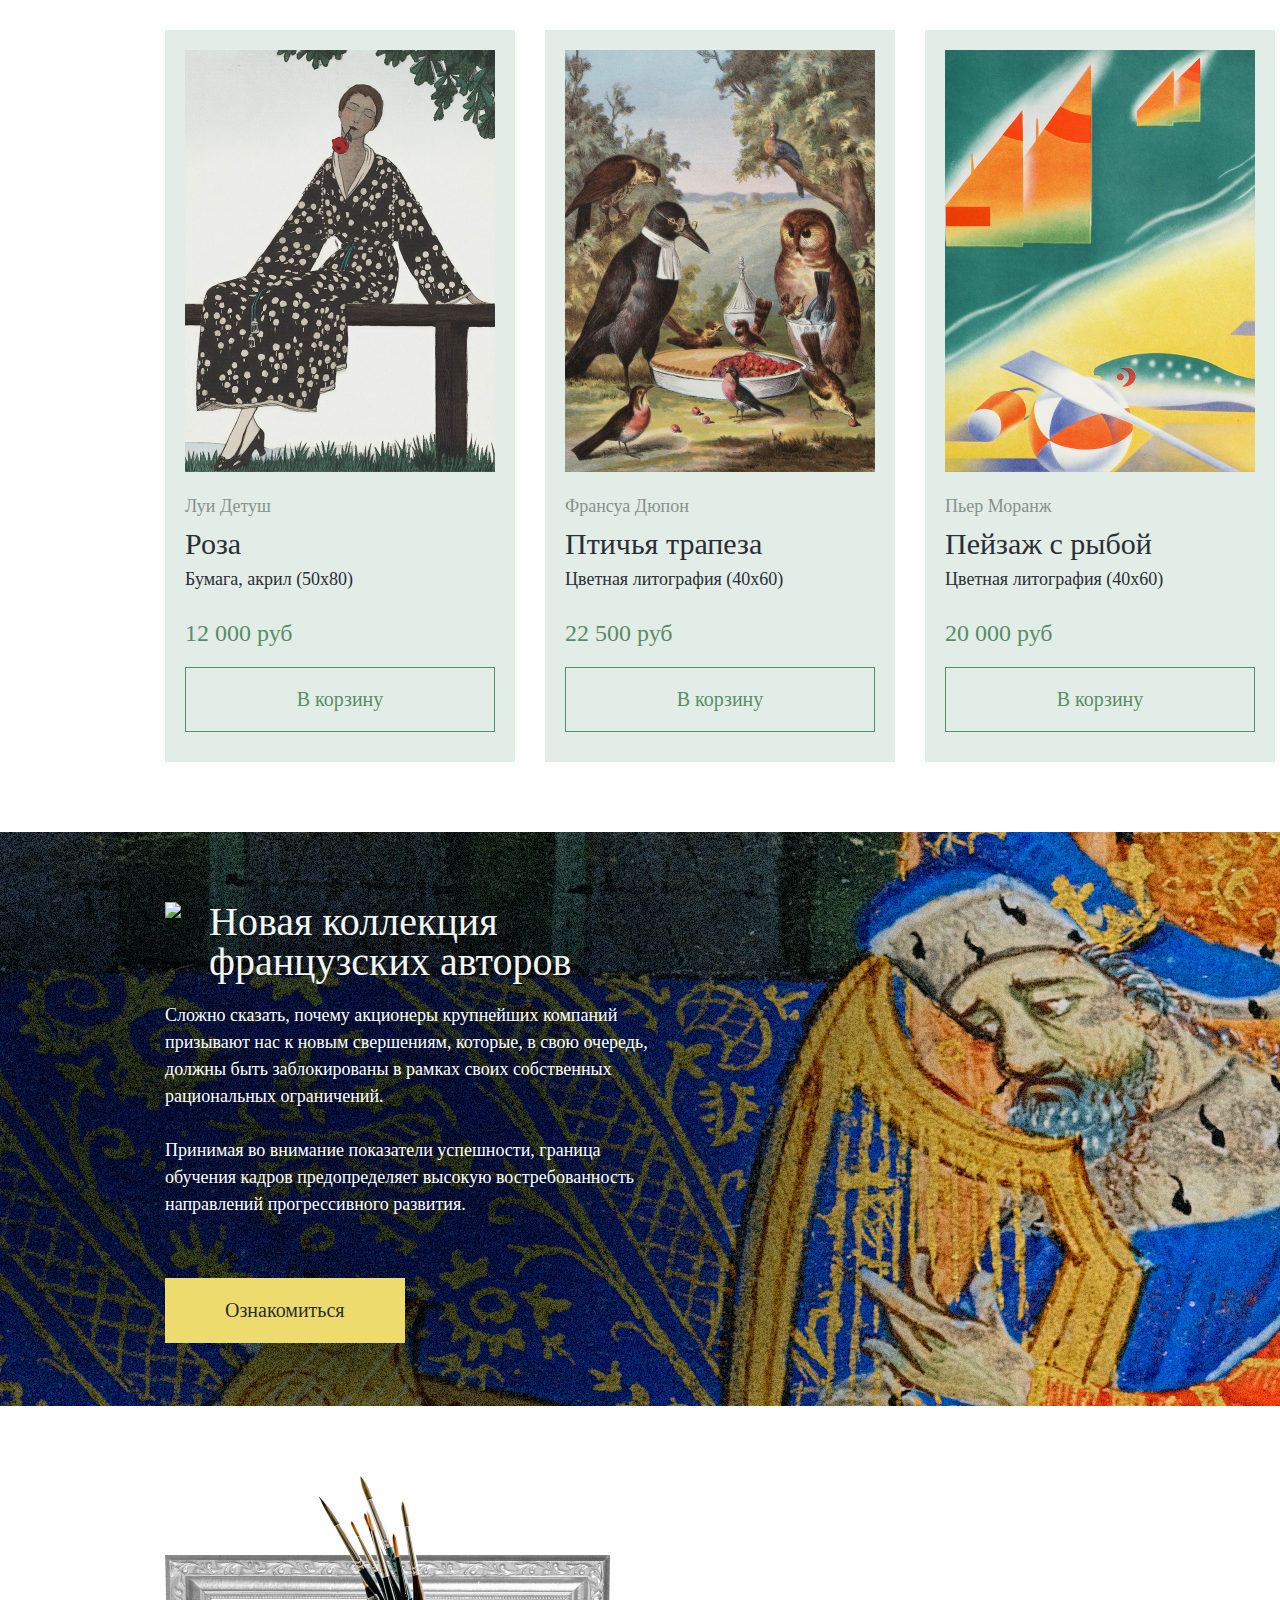
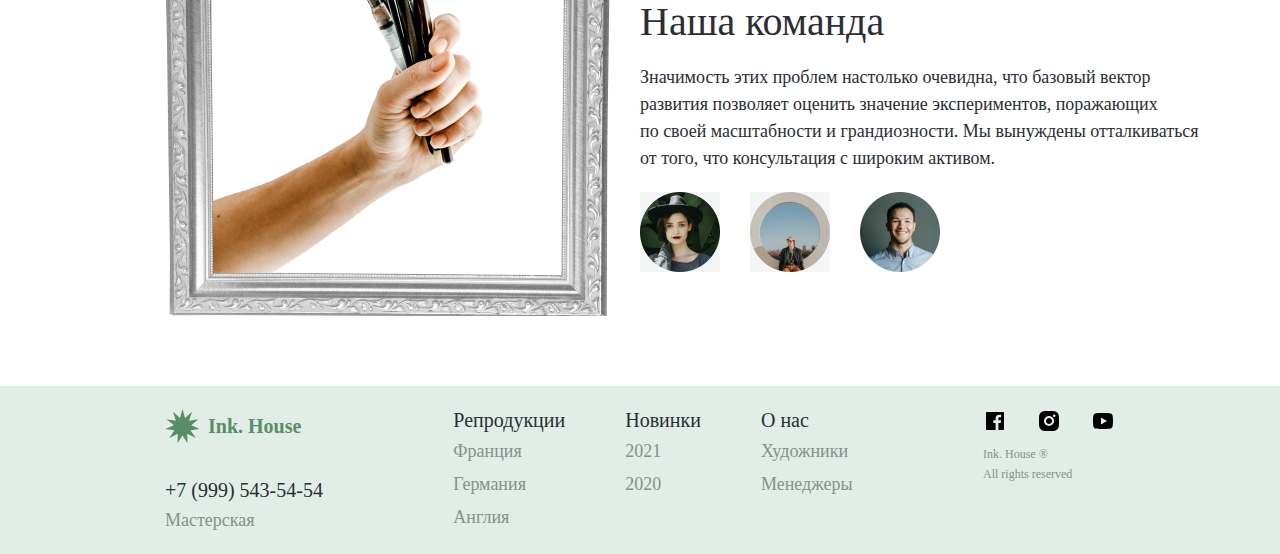
==== commit 5668dfe5: "House" ====
--- a/index.html
+++ b/index.html
@@ -149,13 +149,16 @@
                   stroke-linecap="round"
                   stroke-linejoin="round"
                 /></svg
-              ><span class="header__menu-itm-cart-counter" style="display: none"
+              ><span
+                class="header__menu-itm-cart-counter-mob"
+                style="display: none"
                 >0</span
               ></a
             >
           </div>
         </div>
       </div>
+
       <!-- //main -->
       <div class="container">
         <div class="main__wrapper">
@@ -198,7 +201,7 @@
         >
           <!-- //card-1 -->
           <div class="card__container">
-            <img class="card__img" src="style/img/jpj/france/1.jpg" alt="1" />
+            <img class="card__img" src="style/img/jpg/france/1.jpg" alt="1" />
             <div class="card__block">
               <span class="card__name">Марсель Руссо</span>
               <span class="card__title">Охота Амура</span>
@@ -209,7 +212,7 @@
           </div>
           <!-- //card-2 -->
           <div class="card__container">
-            <img class="card__img" src="style/img/jpj/france/2.jpg" alt="2" />
+            <img class="card__img" src="style/img/jpg/france/2.jpg" alt="2" />
             <div class="card__block">
               <span class="card__name">Анри Селин</span>
               <span class="card__title">Дама с собачкой</span>
@@ -220,7 +223,7 @@
           </div>
           <!-- //card-3 -->
           <div class="card__container">
-            <img class="card__img" src="style/img/jpj/france/3.jpg" alt="3" />
+            <img class="card__img" src="style/img/jpg/france/3.jpg" alt="3" />
             <div class="card__block">
               <span class="card__name">Франсуа Дюпон</span>
               <span class="card__title">Процедура</span>
@@ -231,7 +234,7 @@
           </div>
           <!-- //card-4 -->
           <div class="card__container">
-            <img class="card__img" src="style/img/jpj/france/4.jpg" alt="4" />
+            <img class="card__img" src="style/img/jpg/france/4.jpg" alt="4" />
             <div class="card__block">
               <span class="card__name">Луи Детуш</span>
               <span class="card__title">Роза</span>
@@ -242,7 +245,7 @@
           </div>
           <!-- //card-5 -->
           <div class="card__container">
-            <img class="card__img" src="style/img/jpj/france/5.jpg" alt="5" />
+            <img class="card__img" src="style/img/jpg/france/5.jpg" alt="5" />
             <div class="card__block">
               <span class="card__name">Франсуа Дюпон</span>
               <span class="card__title">Птичья трапеза</span>
@@ -253,7 +256,7 @@
           </div>
           <!-- //card-6 -->
           <div class="card__container">
-            <img class="card__img" src="style/img/jpj/france/6.jpg" alt="6" />
+            <img class="card__img" src="style/img/jpg/france/6.jpg" alt="6" />
             <div class="card__block">
               <span class="card__name">Пьер Моранж</span>
               <span class="card__title">Пейзаж с рыбой</span>
@@ -267,7 +270,7 @@
         <div class="card__wrapper card__wrapper-js content-block" id="block2">
           <!-- //card-1 -->
           <div class="card__container">
-            <img class="card__img" src="style/img/jpj/germany/1.jpg" alt="1" />
+            <img class="card__img" src="style/img/jpg/germany/1.jpg" alt="1" />
             <div class="card__block">
               <span class="card__name">Курт Вернер</span>
               <span class="card__title">Над городом</span>
@@ -278,7 +281,7 @@
           </div>
           <!-- //card-2 -->
           <div class="card__container">
-            <img class="card__img" src="style/img/jpj/germany/2.jpg" alt="1" />
+            <img class="card__img" src="style/img/jpg/germany/2.jpg" alt="1" />
             <div class="card__block">
               <span class="card__name">Макс Рихтер</span>
               <span class="card__title">Птенцы</span>
@@ -289,7 +292,7 @@
           </div>
           <!-- //card-3 -->
           <div class="card__container">
-            <img class="card__img" src="style/img/jpj/germany/3.jpg" alt="1" />
+            <img class="card__img" src="style/img/jpg/germany/3.jpg" alt="1" />
             <div class="card__block">
               <span class="card__name">Мартин Майер</span>
               <span class="card__title">Среди листьев</span>
@@ -300,7 +303,7 @@
           </div>
           <!-- //card-4 -->
           <div class="card__container">
-            <img class="card__img" src="style/img/jpj/germany/4.jpg" alt="1" />
+            <img class="card__img" src="style/img/jpg/germany/4.jpg" alt="1" />
             <div class="card__block">
               <span class="card__name">Герман Беккер</span>
               <span class="card__title">Яркая птица</span>
@@ -311,7 +314,7 @@
           </div>
           <!-- //card-5 -->
           <div class="card__container">
-            <img class="card__img" src="style/img/jpj/germany/5.jpg" alt="1" />
+            <img class="card__img" src="style/img/jpg/germany/5.jpg" alt="1" />
             <div class="card__block">
               <span class="card__name">Вульф Бауэр</span>
               <span class="card__title">Дятлы</span>
@@ -322,7 +325,7 @@
           </div>
           <!-- //card-6 -->
           <div class="card__container">
-            <img class="card__img" src="style/img/jpj/germany/6.jpg" alt="1" />
+            <img class="card__img" src="style/img/jpg/germany/6.jpg" alt="1" />
             <div class="card__block">
               <span class="card__name">Вальтер Хартманн</span>
               <span class="card__title">Большие воды</span>
@@ -336,7 +339,7 @@
         <div class="card__wrapper card__wrapper-js content-block" id="block3">
           <!-- //card-1 -->
           <div class="card__container">
-            <img class="card__img" src="style/img/jpj/england/1.jpg" alt="1" />
+            <img class="card__img" src="style/img/jpg/england/1.jpg" alt="1" />
             <div class="card__block">
               <span class="card__name">Пол Смит</span>
               <span class="card__title">Дикий зверь</span>
@@ -347,7 +350,7 @@
           </div>
           <!-- //card-2 -->
           <div class="card__container">
-            <img class="card__img" src="style/img/jpj/england/2.jpg" alt="1" />
+            <img class="card__img" src="style/img/jpg/england/2.jpg" alt="1" />
             <div class="card__block">
               <span class="card__name">Джон Уайт</span>
               <span class="card__title">Скалистый берег</span>
@@ -358,7 +361,7 @@
           </div>
           <!-- //card-3 -->
           <div class="card__container">
-            <img class="card__img" src="style/img/jpj/england/3.jpg" alt="1" />
+            <img class="card__img" src="style/img/jpg/england/3.jpg" alt="1" />
             <div class="card__block">
               <span class="card__name">Джим Уотсон</span>
               <span class="card__title">Река и горы</span>
@@ -369,7 +372,7 @@
           </div>
           <!-- //card-4 -->
           <div class="card__container">
-            <img class="card__img" src="style/img/jpj/england/4.jpg" alt="1" />
+            <img class="card__img" src="style/img/jpg/england/4.jpg" alt="1" />
             <div class="card__block">
               <span class="card__name">Юджин Зиллион</span>
               <span class="card__title">Белый попугай</span>
@@ -380,7 +383,7 @@
           </div>
           <!-- //card-5 -->
           <div class="card__container">
-            <img class="card__img" src="style/img/jpj/england/5.jpg" alt="1" />
+            <img class="card__img" src="style/img/jpg/england/5.jpg" alt="1" />
             <div class="card__block">
               <span class="card__name">Эрик Гиллман</span>
               <span class="card__title">Ночная рыба</span>
@@ -391,7 +394,7 @@
           </div>
           <!-- //card-6 -->
           <div class="card__container">
-            <img class="card__img" src="style/img/jpj/england/6.jpg" alt="1" />
+            <img class="card__img" src="style/img/jpg/england/6.jpg" alt="1" />
             <div class="card__block">
               <span class="card__name">Альфред Барр</span>
               <span class="card__title">Рыжий кот</span>
@@ -421,7 +424,7 @@
     <section id="team" class="team">
       <div class="container">
         <div class="team__wrapper">
-          <img class="team__img" src="./style/img/jpj/11.jpg" alt="11" />
+          <img class="team__img" src="./style/img/jpg/11.jpg" alt="11" />
           <div class="team__content">
             <span class="team__titile">Наша команда</span>
             <p class="team__text">
--- a/style/style.css
+++ b/style/style.css
@@ -555,6 +555,26 @@
   font-weight: 700;
   line-height: normal;
 }
+@media (max-width: 320px) {
+  .header__menu-itm-cart-counter-mob {
+    display: flex;
+    align-items: center;
+    justify-content: center;
+    margin-top: 1px;
+    width: 13px;
+    height: 13px;
+    position: absolute;
+    border-radius: 50%;
+    color: #fff;
+    background: #598d66;
+    text-align: center;
+    font-family: Raleway;
+    font-size: 10px;
+    font-style: normal;
+    font-weight: 700;
+    line-height: normal;
+  }
+}
 .header__menu-itm-cart-mob {
   width: -moz-fit-content;
   width: fit-content;
@@ -579,24 +599,6 @@
 }
 .header__menu-itm-cart-mob:active {
   color: #376b44;
-}
-.header__menu-itm-cart-mob-counter {
-  display: flex;
-  align-items: center;
-  justify-content: center;
-  margin-top: 1px;
-  width: 13px;
-  height: 13px;
-  position: absolute;
-  border-radius: 50%;
-  color: #fff;
-  background: #598d66;
-  text-align: center;
-  font-family: Raleway;
-  font-size: 10px;
-  font-style: normal;
-  font-weight: 700;
-  line-height: normal;
 }
 
 .close-icon {
@@ -930,7 +932,7 @@
 
 .new__wrapper {
   margin-top: 70px;
-  background-image: url(./img/jpj/bg/1600.jpg);
+  background-image: url(./img/jpg/bg/1600.jpg);
   max-width: 1600px;
   width: 100%;
   height: 574px;
@@ -938,7 +940,7 @@
 }
 @media (max-width: 768px) {
   .new__wrapper {
-    background-image: url(./img/jpj/bg/768.jpg);
+    background-image: url(./img/jpg/bg/768.jpg);
     max-width: 768px;
     width: 100%;
     height: auto;
@@ -948,7 +950,7 @@
 @media (max-width: 576px) {
   .new__wrapper {
     margin-top: 50px;
-    background-image: url(./img/jpj/bg/576.jpg);
+    background-image: url(./img/jpg/bg/576.jpg);
     max-width: 576px;
     width: 100%;
     height: 410px;
@@ -958,7 +960,7 @@
 @media (max-width: 320px) {
   .new__wrapper {
     margin-top: 60px;
-    background-image: url(./img/jpj/bg/320.jpg);
+    background-image: url(./img/jpg/bg/320.jpg);
     max-width: 320px;
     width: 100%;
     height: 552px;
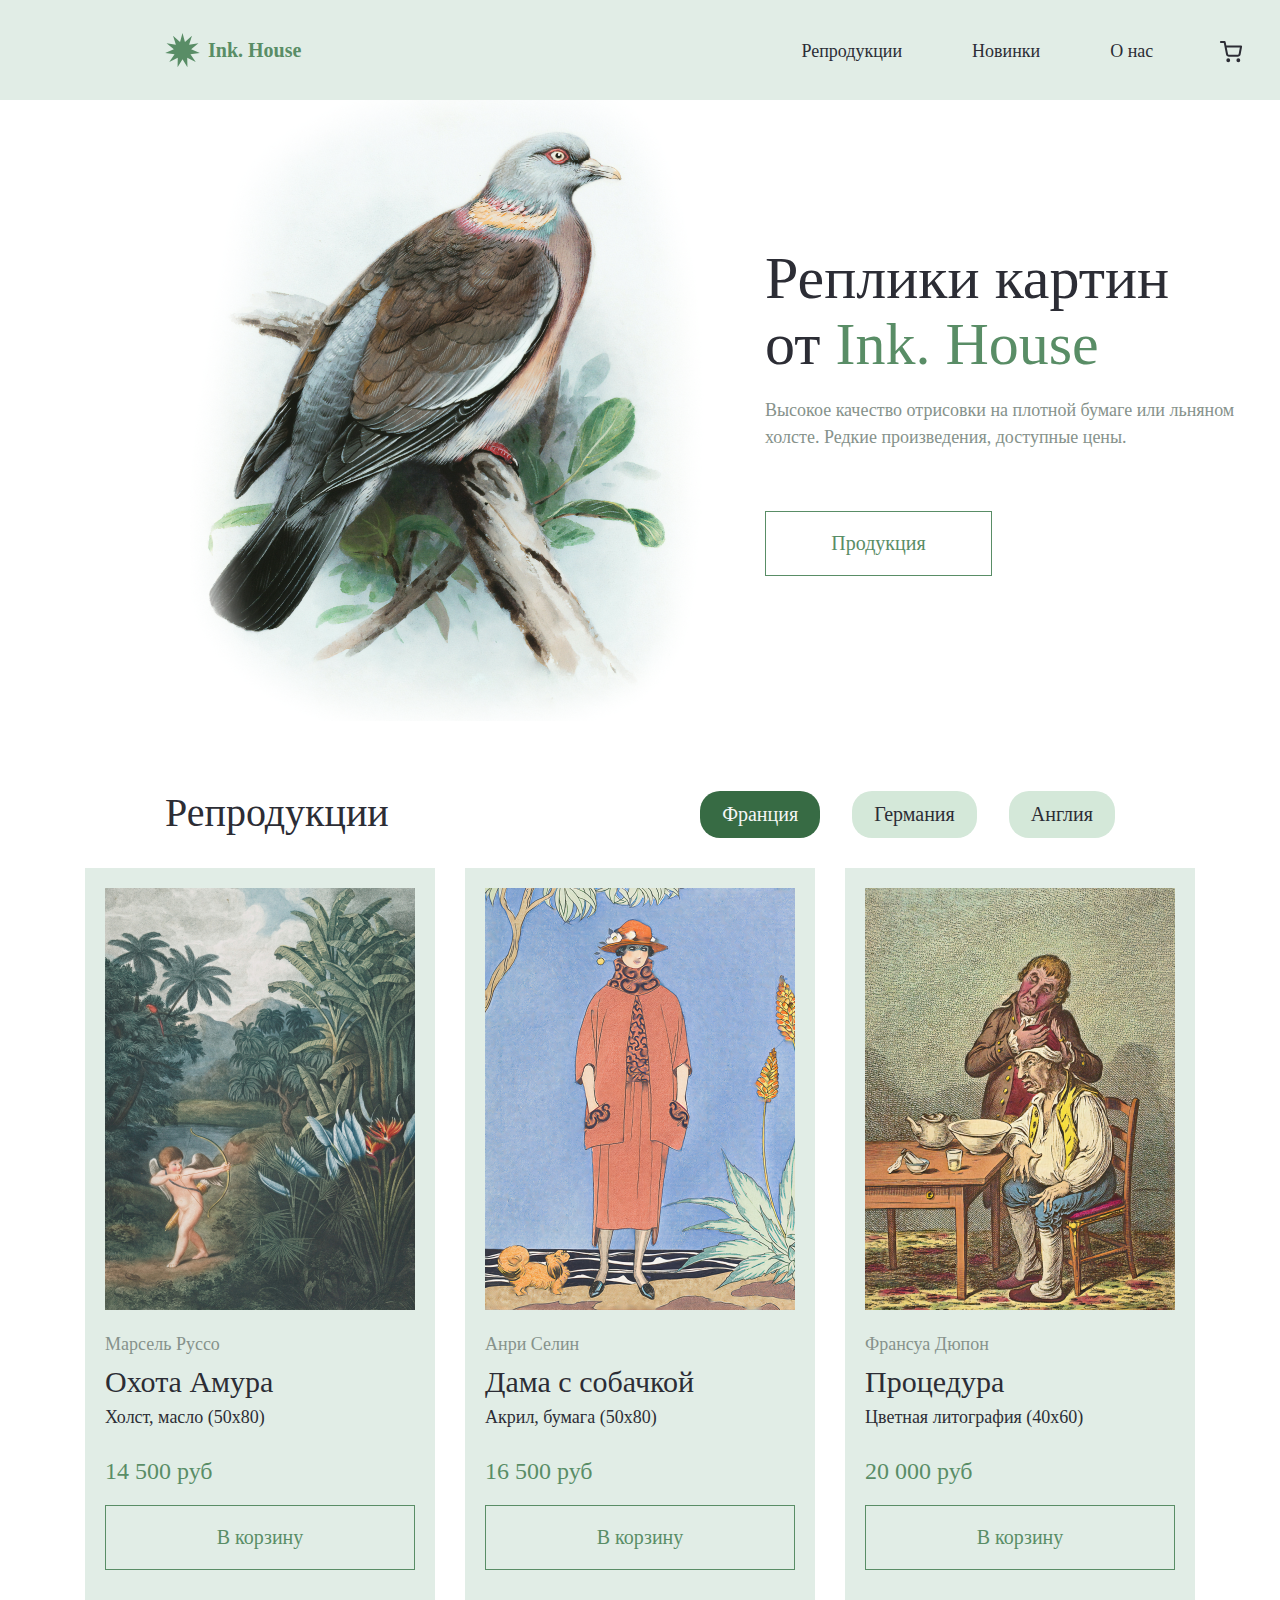
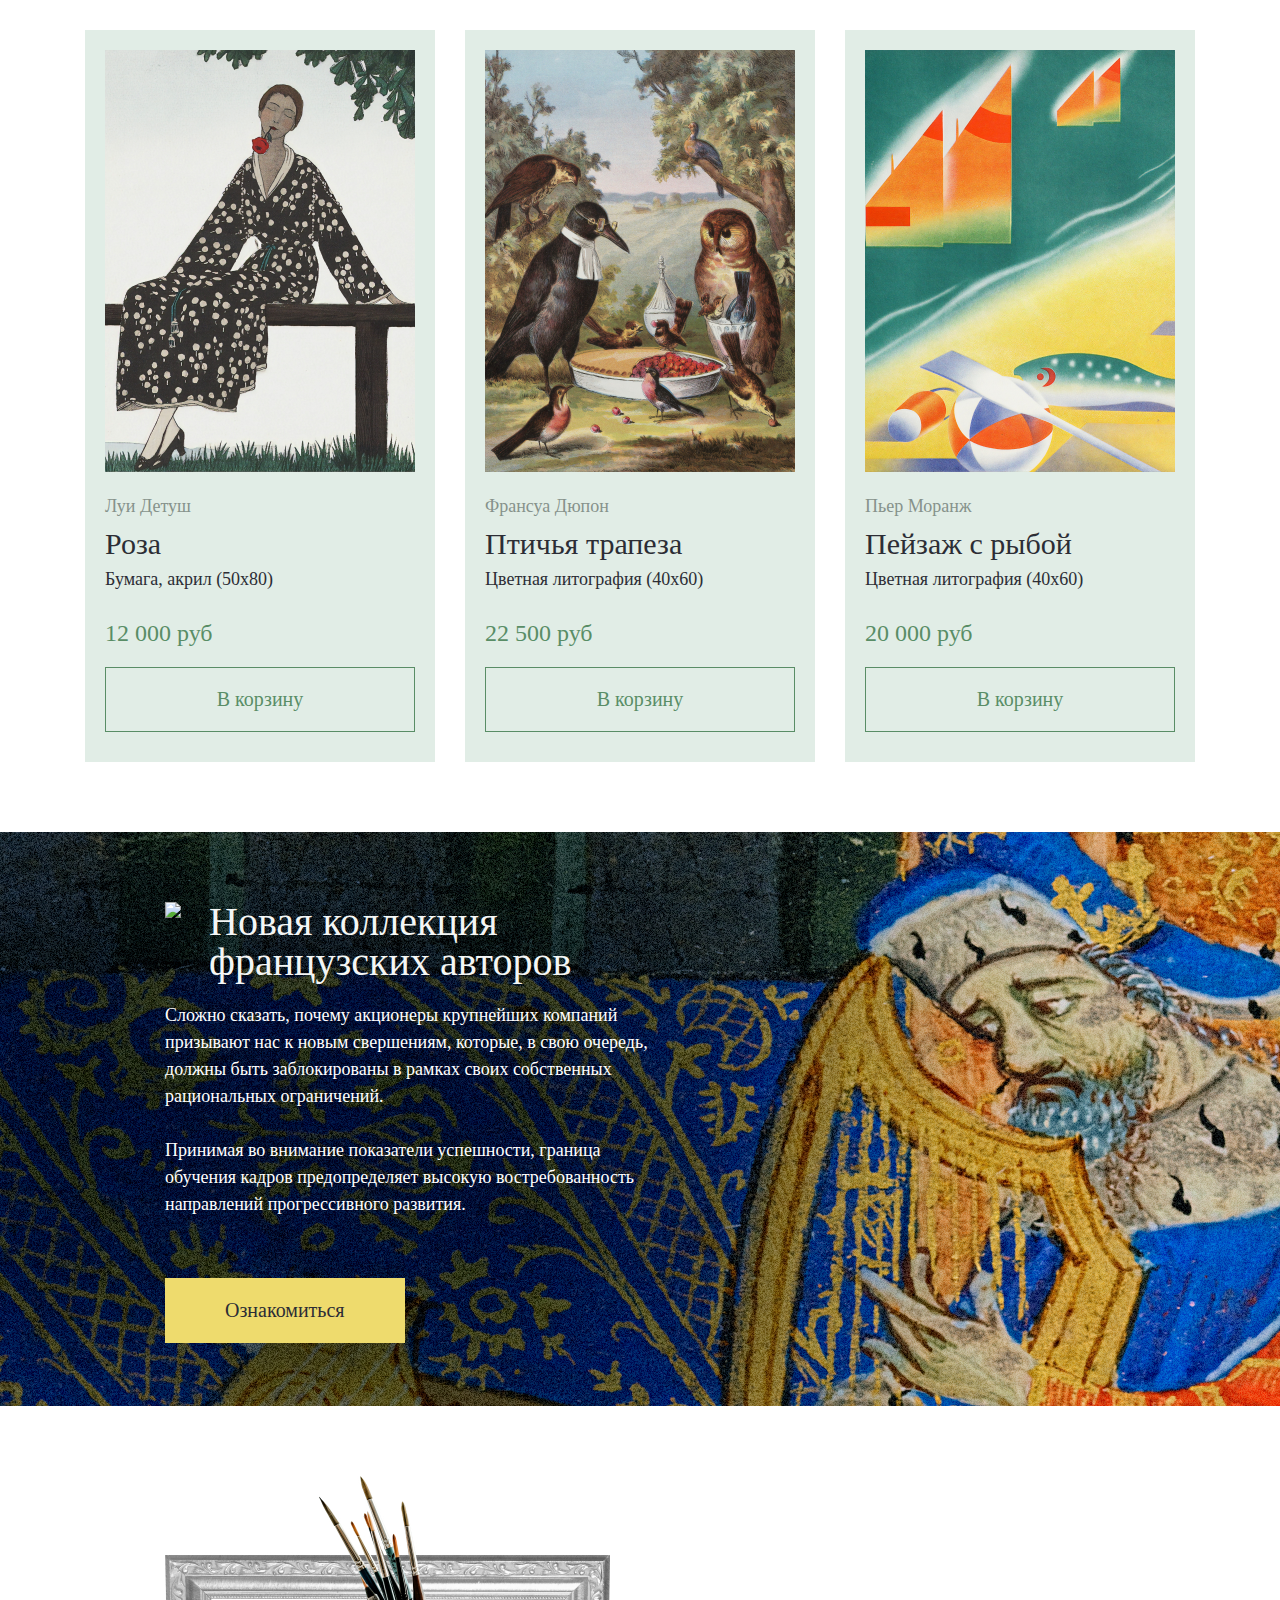
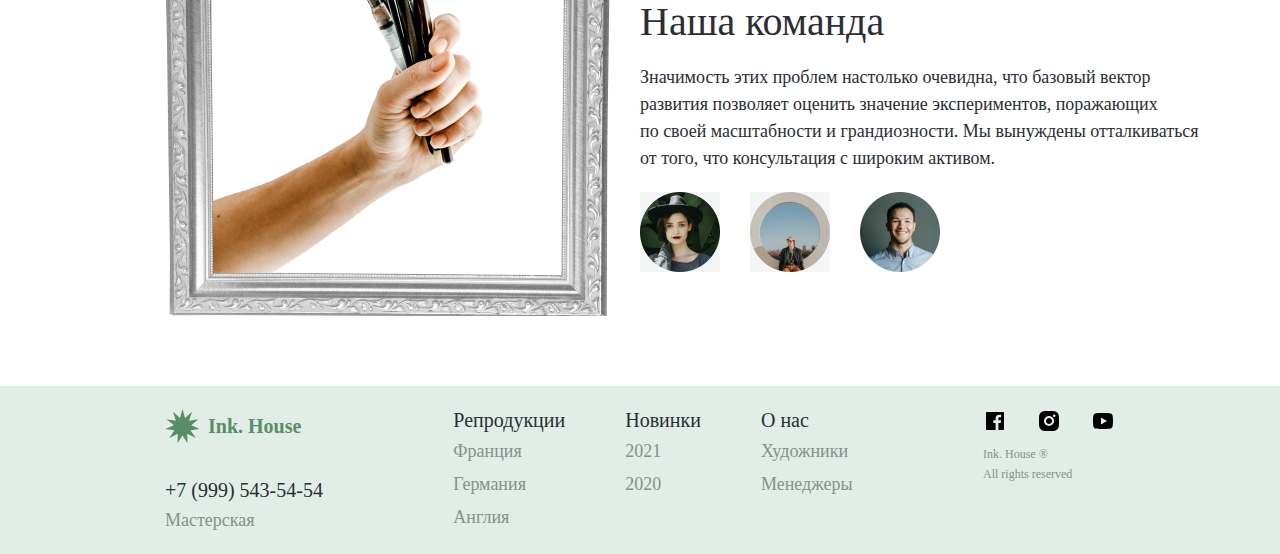
==== commit f66c2213: "House" ====
--- a/index.html
+++ b/index.html
@@ -120,41 +120,43 @@
               </div>
             </div>
             <!-- //корзина -->
-            <a class="header__menu-itm-cart-mob" href="#"
-              ><svg
-                width="24"
-                height="24"
-                viewbox="0 0 24 24"
-                fill="none"
-                xmlns="http://www.w3.org/2000/svg"
+            <div class="cart">
+              <a class="header__menu-itm-cart-mob" href="#"
+                ><svg
+                  width="24"
+                  height="24"
+                  viewbox="0 0 24 24"
+                  fill="none"
+                  xmlns="http://www.w3.org/2000/svg"
+                >
+                  <path
+                    d="M9.24992 21.1667C9.75618 21.1667 10.1666 20.7563 10.1666 20.25C10.1666 19.7438 9.75618 19.3334 9.24992 19.3334C8.74366 19.3334 8.33325 19.7438 8.33325 20.25C8.33325 20.7563 8.74366 21.1667 9.24992 21.1667Z"
+                    stroke="currentColor"
+                    stroke-width="2"
+                    stroke-linecap="round"
+                    stroke-linejoin="round"
+                  />
+                  <path
+                    d="M19.3334 21.1667C19.8397 21.1667 20.2501 20.7563 20.2501 20.25C20.2501 19.7438 19.8397 19.3334 19.3334 19.3334C18.8272 19.3334 18.4167 19.7438 18.4167 20.25C18.4167 20.7563 18.8272 21.1667 19.3334 21.1667Z"
+                    stroke="currentColor"
+                    stroke-width="2"
+                    stroke-linecap="round"
+                    stroke-linejoin="round"
+                  />
+                  <path
+                    d="M1.91675 1.91663H5.58341L8.04008 14.1908C8.12391 14.6128 8.3535 14.9919 8.68866 15.2617C9.02383 15.5315 9.44322 15.6749 9.87341 15.6666H18.7834C19.2136 15.6749 19.633 15.5315 19.9682 15.2617C20.3033 14.9919 20.5329 14.6128 20.6167 14.1908L22.0834 6.49996H6.50008"
+                    stroke="currentColor"
+                    stroke-width="2"
+                    stroke-linecap="round"
+                    stroke-linejoin="round"
+                  /></svg
+                ><span
+                  class="header__menu-itm-cart-counter-mob"
+                  style="display: none"
+                  >0</span
+                ></a
               >
-                <path
-                  d="M9.24992 21.1667C9.75618 21.1667 10.1666 20.7563 10.1666 20.25C10.1666 19.7438 9.75618 19.3334 9.24992 19.3334C8.74366 19.3334 8.33325 19.7438 8.33325 20.25C8.33325 20.7563 8.74366 21.1667 9.24992 21.1667Z"
-                  stroke="currentColor"
-                  stroke-width="2"
-                  stroke-linecap="round"
-                  stroke-linejoin="round"
-                />
-                <path
-                  d="M19.3334 21.1667C19.8397 21.1667 20.2501 20.7563 20.2501 20.25C20.2501 19.7438 19.8397 19.3334 19.3334 19.3334C18.8272 19.3334 18.4167 19.7438 18.4167 20.25C18.4167 20.7563 18.8272 21.1667 19.3334 21.1667Z"
-                  stroke="currentColor"
-                  stroke-width="2"
-                  stroke-linecap="round"
-                  stroke-linejoin="round"
-                />
-                <path
-                  d="M1.91675 1.91663H5.58341L8.04008 14.1908C8.12391 14.6128 8.3535 14.9919 8.68866 15.2617C9.02383 15.5315 9.44322 15.6749 9.87341 15.6666H18.7834C19.2136 15.6749 19.633 15.5315 19.9682 15.2617C20.3033 14.9919 20.5329 14.6128 20.6167 14.1908L22.0834 6.49996H6.50008"
-                  stroke="currentColor"
-                  stroke-width="2"
-                  stroke-linecap="round"
-                  stroke-linejoin="round"
-                /></svg
-              ><span
-                class="header__menu-itm-cart-counter-mob"
-                style="display: none"
-                >0</span
-              ></a
-            >
+            </div>
           </div>
         </div>
       </div>
@@ -193,214 +195,281 @@
             </div>
           </div>
         </div>
-
-        <!-- //card france -->
-        <div
-          class="card__wrapper card__wrapper-js active content-block"
-          id="block1"
-        >
-          <!-- //card-1 -->
-          <div class="card__container">
-            <img class="card__img" src="style/img/jpg/france/1.jpg" alt="1" />
-            <div class="card__block">
-              <span class="card__name">Марсель Руссо</span>
-              <span class="card__title">Охота Амура</span>
-              <span class="card__description">Холст, масло (50х80) </span>
-              <span class="card__price">14 500 руб</span>
-              <button class="card__btn addToCartBtn">В корзину</button>
-            </div>
-          </div>
-          <!-- //card-2 -->
-          <div class="card__container">
-            <img class="card__img" src="style/img/jpg/france/2.jpg" alt="2" />
-            <div class="card__block">
-              <span class="card__name">Анри Селин</span>
-              <span class="card__title">Дама с собачкой</span>
-              <span class="card__description">Акрил, бумага (50х80)</span>
-              <span class="card__price">16 500 руб</span>
-              <button class="card__btn addToCartBtn">В корзину</button>
-            </div>
-          </div>
-          <!-- //card-3 -->
-          <div class="card__container">
-            <img class="card__img" src="style/img/jpg/france/3.jpg" alt="3" />
-            <div class="card__block">
-              <span class="card__name">Франсуа Дюпон</span>
-              <span class="card__title">Процедура</span>
-              <span class="card__description">Цветная литография (40х60) </span>
-              <span class="card__price">20 000 руб</span>
-              <button class="card__btn addToCartBtn">В корзину</button>
-            </div>
-          </div>
-          <!-- //card-4 -->
-          <div class="card__container">
-            <img class="card__img" src="style/img/jpg/france/4.jpg" alt="4" />
-            <div class="card__block">
-              <span class="card__name">Луи Детуш</span>
-              <span class="card__title">Роза</span>
-              <span class="card__description">Бумага, акрил (50х80)</span>
-              <span class="card__price">12 000 руб</span>
-              <button class="card__btn addToCartBtn">В корзину</button>
-            </div>
-          </div>
-          <!-- //card-5 -->
-          <div class="card__container">
-            <img class="card__img" src="style/img/jpg/france/5.jpg" alt="5" />
-            <div class="card__block">
-              <span class="card__name">Франсуа Дюпон</span>
-              <span class="card__title">Птичья трапеза</span>
-              <span class="card__description">Цветная литография (40х60)</span>
-              <span class="card__price">22 500 руб</span>
-              <button class="card__btn addToCartBtn">В корзину</button>
-            </div>
-          </div>
-          <!-- //card-6 -->
-          <div class="card__container">
-            <img class="card__img" src="style/img/jpg/france/6.jpg" alt="6" />
-            <div class="card__block">
-              <span class="card__name">Пьер Моранж</span>
-              <span class="card__title">Пейзаж с рыбой</span>
-              <span class="card__description">Цветная литография (40х60)</span>
-              <span class="card__price">20 000 руб</span>
-              <button class="card__btn addToCartBtn">В корзину</button>
-            </div>
-          </div>
-        </div>
-        <!-- //card germany -->
-        <div class="card__wrapper card__wrapper-js content-block" id="block2">
-          <!-- //card-1 -->
-          <div class="card__container">
-            <img class="card__img" src="style/img/jpg/germany/1.jpg" alt="1" />
-            <div class="card__block">
-              <span class="card__name">Курт Вернер</span>
-              <span class="card__title">Над городом</span>
-              <span class="card__description">Цветная литография (40х60)</span>
-              <span class="card__price">16 000 руб</span>
-              <button class="card__btn addToCartBtn">В корзину</button>
-            </div>
-          </div>
-          <!-- //card-2 -->
-          <div class="card__container">
-            <img class="card__img" src="style/img/jpg/germany/2.jpg" alt="1" />
-            <div class="card__block">
-              <span class="card__name">Макс Рихтер</span>
-              <span class="card__title">Птенцы</span>
-              <span class="card__description">Холст, масло (50х80)</span>
-              <span class="card__price">14 500 руб</span>
-              <button class="card__btn addToCartBtn">В корзину</button>
-            </div>
-          </div>
-          <!-- //card-3 -->
-          <div class="card__container">
-            <img class="card__img" src="style/img/jpg/germany/3.jpg" alt="1" />
-            <div class="card__block">
-              <span class="card__name">Мартин Майер</span>
-              <span class="card__title">Среди листьев</span>
-              <span class="card__description">Цветная литография (40х60)</span>
-              <span class="card__price">20 000 руб</span>
-              <button class="card__btn addToCartBtn">В корзину</button>
-            </div>
-          </div>
-          <!-- //card-4 -->
-          <div class="card__container">
-            <img class="card__img" src="style/img/jpg/germany/4.jpg" alt="1" />
-            <div class="card__block">
-              <span class="card__name">Герман Беккер</span>
-              <span class="card__title">Яркая птица</span>
-              <span class="card__description">Цветная литография (40х60)</span>
-              <span class="card__price">13 000 руб</span>
-              <button class="card__btn addToCartBtn">В корзину</button>
-            </div>
-          </div>
-          <!-- //card-5 -->
-          <div class="card__container">
-            <img class="card__img" src="style/img/jpg/germany/5.jpg" alt="1" />
-            <div class="card__block">
-              <span class="card__name">Вульф Бауэр</span>
-              <span class="card__title">Дятлы</span>
-              <span class="card__description">Бумага, акрил (50х80) </span>
-              <span class="card__price">20 000 руб</span>
-              <button class="card__btn addToCartBtn">В корзину</button>
-            </div>
-          </div>
-          <!-- //card-6 -->
-          <div class="card__container">
-            <img class="card__img" src="style/img/jpg/germany/6.jpg" alt="1" />
-            <div class="card__block">
-              <span class="card__name">Вальтер Хартманн</span>
-              <span class="card__title">Большие воды</span>
-              <span class="card__description">Бумага, акрил (50х80)</span>
-              <span class="card__price">23 000 руб</span>
-              <button class="card__btn addToCartBtn">В корзину</button>
-            </div>
-          </div>
-        </div>
-        <!-- //card england -->
-        <div class="card__wrapper card__wrapper-js content-block" id="block3">
-          <!-- //card-1 -->
-          <div class="card__container">
-            <img class="card__img" src="style/img/jpg/england/1.jpg" alt="1" />
-            <div class="card__block">
-              <span class="card__name">Пол Смит</span>
-              <span class="card__title">Дикий зверь</span>
-              <span class="card__description">Акварель, бумага (50х80) </span>
-              <span class="card__price">19 500 руб</span>
-              <button class="card__btn addToCartBtn">В корзину</button>
-            </div>
-          </div>
-          <!-- //card-2 -->
-          <div class="card__container">
-            <img class="card__img" src="style/img/jpg/england/2.jpg" alt="1" />
-            <div class="card__block">
-              <span class="card__name">Джон Уайт</span>
-              <span class="card__title">Скалистый берег</span>
-              <span class="card__description">Цветная литография (40х60)</span>
-              <span class="card__price">17 500 руб</span>
-              <button class="card__btn addToCartBtn">В корзину</button>
-            </div>
-          </div>
-          <!-- //card-3 -->
-          <div class="card__container">
-            <img class="card__img" src="style/img/jpg/england/3.jpg" alt="1" />
-            <div class="card__block">
-              <span class="card__name">Джим Уотсон</span>
-              <span class="card__title">Река и горы</span>
-              <span class="card__description">Акварель, бумага (50х80) </span>
-              <span class="card__price">20 500 руб</span>
-              <button class="card__btn addToCartBtn">В корзину</button>
-            </div>
-          </div>
-          <!-- //card-4 -->
-          <div class="card__container">
-            <img class="card__img" src="style/img/jpg/england/4.jpg" alt="1" />
-            <div class="card__block">
-              <span class="card__name">Юджин Зиллион</span>
-              <span class="card__title">Белый попугай</span>
-              <span class="card__description">Цветная литография (40х60)</span>
-              <span class="card__price">15 500 руб</span>
-              <button class="card__btn addToCartBtn">В корзину</button>
-            </div>
-          </div>
-          <!-- //card-5 -->
-          <div class="card__container">
-            <img class="card__img" src="style/img/jpg/england/5.jpg" alt="1" />
-            <div class="card__block">
-              <span class="card__name">Эрик Гиллман</span>
-              <span class="card__title">Ночная рыба</span>
-              <span class="card__description">Бумага, акрил (50х80)</span>
-              <span class="card__price">12 500 руб</span>
-              <button class="card__btn addToCartBtn">В корзину</button>
-            </div>
-          </div>
-          <!-- //card-6 -->
-          <div class="card__container">
-            <img class="card__img" src="style/img/jpg/england/6.jpg" alt="1" />
-            <div class="card__block">
-              <span class="card__name">Альфред Барр</span>
-              <span class="card__title">Рыжий кот</span>
-              <span class="card__description">Цветная литография (40х60)</span>
-              <span class="card__price">21 000 руб</span>
-              <button class="card__btn addToCartBtn">В корзину</button>
+        <div class="card__pos">
+          <!-- //card france -->
+          <div
+            class="card__wrapper card__wrapper-js active content-block"
+            id="block1"
+          >
+            <!-- //card-1 -->
+            <div class="card__container">
+              <img class="card__img" src="style/img/jpg/france/1.jpg" alt="1" />
+              <div class="card__block">
+                <span class="card__name">Марсель Руссо</span>
+                <span class="card__title">Охота Амура</span>
+                <span class="card__description">Холст, масло (50х80) </span>
+                <span class="card__price">14 500 руб</span>
+                <button class="card__btn addToCartBtn">В корзину</button>
+              </div>
+            </div>
+            <!-- //card-2 -->
+            <div class="card__container">
+              <img class="card__img" src="style/img/jpg/france/2.jpg" alt="2" />
+              <div class="card__block">
+                <span class="card__name">Анри Селин</span>
+                <span class="card__title">Дама с собачкой</span>
+                <span class="card__description">Акрил, бумага (50х80)</span>
+                <span class="card__price">16 500 руб</span>
+                <button class="card__btn addToCartBtn">В корзину</button>
+              </div>
+            </div>
+            <!-- //card-3 -->
+            <div class="card__container">
+              <img class="card__img" src="style/img/jpg/france/3.jpg" alt="3" />
+              <div class="card__block">
+                <span class="card__name">Франсуа Дюпон</span>
+                <span class="card__title">Процедура</span>
+                <span class="card__description"
+                  >Цветная литография (40х60)
+                </span>
+                <span class="card__price">20 000 руб</span>
+                <button class="card__btn addToCartBtn">В корзину</button>
+              </div>
+            </div>
+            <!-- //card-4 -->
+            <div class="card__container">
+              <img class="card__img" src="style/img/jpg/france/4.jpg" alt="4" />
+              <div class="card__block">
+                <span class="card__name">Луи Детуш</span>
+                <span class="card__title">Роза</span>
+                <span class="card__description">Бумага, акрил (50х80)</span>
+                <span class="card__price">12 000 руб</span>
+                <button class="card__btn addToCartBtn">В корзину</button>
+              </div>
+            </div>
+            <!-- //card-5 -->
+            <div class="card__container">
+              <img class="card__img" src="style/img/jpg/france/5.jpg" alt="5" />
+              <div class="card__block">
+                <span class="card__name">Франсуа Дюпон</span>
+                <span class="card__title">Птичья трапеза</span>
+                <span class="card__description"
+                  >Цветная литография (40х60)</span
+                >
+                <span class="card__price">22 500 руб</span>
+                <button class="card__btn addToCartBtn">В корзину</button>
+              </div>
+            </div>
+            <!-- //card-6 -->
+            <div class="card__container">
+              <img class="card__img" src="style/img/jpg/france/6.jpg" alt="6" />
+              <div class="card__block">
+                <span class="card__name">Пьер Моранж</span>
+                <span class="card__title">Пейзаж с рыбой</span>
+                <span class="card__description"
+                  >Цветная литография (40х60)</span
+                >
+                <span class="card__price">20 000 руб</span>
+                <button class="card__btn addToCartBtn">В корзину</button>
+              </div>
+            </div>
+          </div>
+          <!-- //card germany -->
+          <div class="card__wrapper card__wrapper-js content-block" id="block2">
+            <!-- //card-1 -->
+            <div class="card__container">
+              <img
+                class="card__img"
+                src="style/img/jpg/germany/1.jpg"
+                alt="1"
+              />
+              <div class="card__block">
+                <span class="card__name">Курт Вернер</span>
+                <span class="card__title">Над городом</span>
+                <span class="card__description"
+                  >Цветная литография (40х60)</span
+                >
+                <span class="card__price">16 000 руб</span>
+                <button class="card__btn addToCartBtn">В корзину</button>
+              </div>
+            </div>
+            <!-- //card-2 -->
+            <div class="card__container">
+              <img
+                class="card__img"
+                src="style/img/jpg/germany/2.jpg"
+                alt="1"
+              />
+              <div class="card__block">
+                <span class="card__name">Макс Рихтер</span>
+                <span class="card__title">Птенцы</span>
+                <span class="card__description">Холст, масло (50х80)</span>
+                <span class="card__price">14 500 руб</span>
+                <button class="card__btn addToCartBtn">В корзину</button>
+              </div>
+            </div>
+            <!-- //card-3 -->
+            <div class="card__container">
+              <img
+                class="card__img"
+                src="style/img/jpg/germany/3.jpg"
+                alt="1"
+              />
+              <div class="card__block">
+                <span class="card__name">Мартин Майер</span>
+                <span class="card__title">Среди листьев</span>
+                <span class="card__description"
+                  >Цветная литография (40х60)</span
+                >
+                <span class="card__price">20 000 руб</span>
+                <button class="card__btn addToCartBtn">В корзину</button>
+              </div>
+            </div>
+            <!-- //card-4 -->
+            <div class="card__container">
+              <img
+                class="card__img"
+                src="style/img/jpg/germany/4.jpg"
+                alt="1"
+              />
+              <div class="card__block">
+                <span class="card__name">Герман Беккер</span>
+                <span class="card__title">Яркая птица</span>
+                <span class="card__description"
+                  >Цветная литография (40х60)</span
+                >
+                <span class="card__price">13 000 руб</span>
+                <button class="card__btn addToCartBtn">В корзину</button>
+              </div>
+            </div>
+            <!-- //card-5 -->
+            <div class="card__container">
+              <img
+                class="card__img"
+                src="style/img/jpg/germany/5.jpg"
+                alt="1"
+              />
+              <div class="card__block">
+                <span class="card__name">Вульф Бауэр</span>
+                <span class="card__title">Дятлы</span>
+                <span class="card__description">Бумага, акрил (50х80) </span>
+                <span class="card__price">20 000 руб</span>
+                <button class="card__btn addToCartBtn">В корзину</button>
+              </div>
+            </div>
+            <!-- //card-6 -->
+            <div class="card__container">
+              <img
+                class="card__img"
+                src="style/img/jpg/germany/6.jpg"
+                alt="1"
+              />
+              <div class="card__block">
+                <span class="card__name">Вальтер Хартманн</span>
+                <span class="card__title">Большие воды</span>
+                <span class="card__description">Бумага, акрил (50х80)</span>
+                <span class="card__price">23 000 руб</span>
+                <button class="card__btn addToCartBtn">В корзину</button>
+              </div>
+            </div>
+          </div>
+          <!-- //card england -->
+          <div class="card__wrapper card__wrapper-js content-block" id="block3">
+            <!-- //card-1 -->
+            <div class="card__container">
+              <img
+                class="card__img"
+                src="style/img/jpg/england/1.jpg"
+                alt="1"
+              />
+              <div class="card__block">
+                <span class="card__name">Пол Смит</span>
+                <span class="card__title">Дикий зверь</span>
+                <span class="card__description">Акварель, бумага (50х80) </span>
+                <span class="card__price">19 500 руб</span>
+                <button class="card__btn addToCartBtn">В корзину</button>
+              </div>
+            </div>
+            <!-- //card-2 -->
+            <div class="card__container">
+              <img
+                class="card__img"
+                src="style/img/jpg/england/2.jpg"
+                alt="1"
+              />
+              <div class="card__block">
+                <span class="card__name">Джон Уайт</span>
+                <span class="card__title">Скалистый берег</span>
+                <span class="card__description"
+                  >Цветная литография (40х60)</span
+                >
+                <span class="card__price">17 500 руб</span>
+                <button class="card__btn addToCartBtn">В корзину</button>
+              </div>
+            </div>
+            <!-- //card-3 -->
+            <div class="card__container">
+              <img
+                class="card__img"
+                src="style/img/jpg/england/3.jpg"
+                alt="1"
+              />
+              <div class="card__block">
+                <span class="card__name">Джим Уотсон</span>
+                <span class="card__title">Река и горы</span>
+                <span class="card__description">Акварель, бумага (50х80) </span>
+                <span class="card__price">20 500 руб</span>
+                <button class="card__btn addToCartBtn">В корзину</button>
+              </div>
+            </div>
+            <!-- //card-4 -->
+            <div class="card__container">
+              <img
+                class="card__img"
+                src="style/img/jpg/england/4.jpg"
+                alt="1"
+              />
+              <div class="card__block">
+                <span class="card__name">Юджин Зиллион</span>
+                <span class="card__title">Белый попугай</span>
+                <span class="card__description"
+                  >Цветная литография (40х60)</span
+                >
+                <span class="card__price">15 500 руб</span>
+                <button class="card__btn addToCartBtn">В корзину</button>
+              </div>
+            </div>
+            <!-- //card-5 -->
+            <div class="card__container">
+              <img
+                class="card__img"
+                src="style/img/jpg/england/5.jpg"
+                alt="1"
+              />
+              <div class="card__block">
+                <span class="card__name">Эрик Гиллман</span>
+                <span class="card__title">Ночная рыба</span>
+                <span class="card__description">Бумага, акрил (50х80)</span>
+                <span class="card__price">12 500 руб</span>
+                <button class="card__btn addToCartBtn">В корзину</button>
+              </div>
+            </div>
+            <!-- //card-6 -->
+            <div class="card__container">
+              <img
+                class="card__img"
+                src="style/img/jpg/england/6.jpg"
+                alt="1"
+              />
+              <div class="card__block">
+                <span class="card__name">Альфред Барр</span>
+                <span class="card__title">Рыжий кот</span>
+                <span class="card__description"
+                  >Цветная литография (40х60)</span
+                >
+                <span class="card__price">21 000 руб</span>
+                <button class="card__btn addToCartBtn">В корзину</button>
+              </div>
             </div>
           </div>
         </div>
--- a/style/style.css
+++ b/style/style.css
@@ -31,7 +31,7 @@
     margin-bottom: 50px;
   }
 }
-@media (max-width: 320px) {
+@media (max-width: 400px) {
   .main__wrapper {
     margin: 60 0px;
     grid-template-columns: max-content;
@@ -55,7 +55,7 @@
     height: 239px;
   }
 }
-@media (max-width: 320px) {
+@media (max-width: 400px) {
   .main__img {
     display: none;
   }
@@ -99,7 +99,7 @@
     font-size: 36px;
   }
 }
-@media (max-width: 320px) {
+@media (max-width: 400px) {
   .main__title {
     font-size: 30px;
   }
@@ -134,7 +134,7 @@
     margin-bottom: 10px;
   }
 }
-@media (max-width: 320px) {
+@media (max-width: 400px) {
   .main__text {
     font-size: 14px;
     margin: 20px 0 40px 0;
@@ -174,7 +174,7 @@
     font-size: 18px;
   }
 }
-@media (max-width: 320px) {
+@media (max-width: 400px) {
   .main__btn {
     max-width: 154px;
     width: 100%;
@@ -329,7 +329,7 @@
     margin-right: 33px;
   }
 }
-@media (max-width: 320px) {
+@media (max-width: 400px) {
   .container {
     margin-left: 15px;
     margin-right: 15px;
@@ -337,7 +337,7 @@
 }
 
 .open {
-  display: flex !important;
+  display: grid !important;
 }
 
 .header {
@@ -356,7 +356,7 @@
     padding: 16px 0 16px 0;
   }
 }
-@media (max-width: 320px) {
+@media (max-width: 400px) {
   .header {
     background: #fff;
     height: 68px;
@@ -385,7 +385,7 @@
     gap: 16px;
   }
 }
-@media (max-width: 320px) {
+@media (max-width: 400px) {
   .header__wrapper {
     max-width: 576px;
     width: 100%;
@@ -399,7 +399,7 @@
   display: none;
   background: #e1ede6;
 }
-@media (max-width: 320px) {
+@media (max-width: 400px) {
   .header__wrapper-mob {
     display: grid;
     padding: 0;
@@ -416,7 +416,7 @@
     justify-content: center;
   }
 }
-@media (max-width: 320px) {
+@media (max-width: 400px) {
   .header__content {
     max-width: 290px;
     width: 100%;
@@ -452,7 +452,7 @@
        column-gap: 60px;
   display: grid;
   align-items: center;
-  grid-template-columns: max-content max-content max-content max-content;
+  grid-template-columns: repeat(4, max-content);
 }
 @media (max-width: 576px) {
   .header__menu {
@@ -461,17 +461,16 @@
     justify-content: space-between;
   }
 }
-@media (max-width: 320px) {
+@media (max-width: 400px) {
   .header__menu {
     display: none;
-    flex-direction: column;
-    align-items: flex-start;
+    grid-template-columns: none;
+    grid-template-rows: repeat(3, max-content);
     gap: 50px;
     margin-top: 68px;
     position: fixed;
-    height: 433px;
-    width: 100%;
-    max-width: 320px;
+    height: 100%;
+    width: 100%;
     top: 0;
     bottom: 0;
     left: 0;
@@ -487,7 +486,7 @@
 .header__menu-mob {
   display: none;
 }
-@media (max-width: 320px) {
+@media (max-width: 400px) {
   .header__menu-mob {
     align-items: center;
     display: grid;
@@ -521,7 +520,7 @@
   display: flex;
   height: 24px;
 }
-@media (max-width: 320px) {
+@media (max-width: 400px) {
   .header__menu-itm-cart {
     display: none;
   }
@@ -555,7 +554,7 @@
   font-weight: 700;
   line-height: normal;
 }
-@media (max-width: 320px) {
+@media (max-width: 400px) {
   .header__menu-itm-cart-counter-mob {
     display: flex;
     align-items: center;
@@ -584,11 +583,6 @@
   height: auto;
   padding: 15px 0;
 }
-@media (max-width: 320px) {
-  .header__menu-itm-cart-mob {
-    display: block;
-  }
-}
 .header__menu-itm-cart-mob:hover {
   transition: color 0.3s ease;
   color: #598d66;
@@ -714,6 +708,10 @@
   background: #376b44;
 }
 
+.card__pos {
+  display: grid;
+  justify-content: center;
+}
 .card__wrapper {
   margin-top: 30px;
   -moz-column-gap: 30px;
@@ -731,7 +729,7 @@
     grid-template-rows: repeat(3, max-content);
   }
 }
-@media (max-width: 320px) {
+@media (max-width: 400px) {
   .card__wrapper {
     max-width: 290px;
     width: 100%;
@@ -758,7 +756,7 @@
     width: 100%;
   }
 }
-@media (max-width: 320px) {
+@media (max-width: 400px) {
   .card__container {
     max-width: 290px;
     width: 100%;
@@ -782,7 +780,7 @@
     width: 100%;
   }
 }
-@media (max-width: 320px) {
+@media (max-width: 400px) {
   .card__img {
     margin-bottom: 15px;
     max-width: 250px;
@@ -884,7 +882,7 @@
     height: 65px;
   }
 }
-@media (max-width: 320px) {
+@media (max-width: 400px) {
   .card__btn {
     font-size: 18px;
     max-width: 250px;
@@ -957,11 +955,11 @@
     background-repeat: no-repeat;
   }
 }
-@media (max-width: 320px) {
+@media (max-width: 400px) {
   .new__wrapper {
     margin-top: 60px;
-    background-image: url(./img/jpg/bg/320.jpg);
-    max-width: 320px;
+    background-image: url(./img/jpg/bg/400.jpg);
+    max-width: 400px;
     width: 100%;
     height: 552px;
     background-repeat: no-repeat;
@@ -985,7 +983,7 @@
     padding-top: 50px;
   }
 }
-@media (max-width: 320px) {
+@media (max-width: 400px) {
   .new__block {
     -moz-column-gap: 10px;
          column-gap: 10px;
@@ -1014,7 +1012,7 @@
     font-size: 24px;
   }
 }
-@media (max-width: 320px) {
+@media (max-width: 400px) {
   .new__title {
     max-width: 217px;
     width: 100%;
@@ -1056,7 +1054,7 @@
     font-size: 16px;
   }
 }
-@media (max-width: 320px) {
+@media (max-width: 400px) {
   .new__text {
     max-width: 259px;
     width: 100%;
@@ -1100,7 +1098,7 @@
     margin-bottom: 0px;
   }
 }
-@media (max-width: 320px) {
+@media (max-width: 400px) {
   .new__btn {
     max-width: 290px;
     width: 100%;
@@ -1139,7 +1137,7 @@
     row-gap: 30px;
   }
 }
-@media (max-width: 320px) {
+@media (max-width: 400px) {
   .team__wrapper {
     margin-top: 59px;
     margin-bottom: 94px;
@@ -1181,7 +1179,7 @@
     margin-bottom: 70px;
   }
 }
-@media (max-width: 320px) {
+@media (max-width: 400px) {
   .team__content {
     row-gap: 20px;
     margin-bottom: 0px;
@@ -1218,7 +1216,7 @@
     font-size: 16px;
   }
 }
-@media (max-width: 320px) {
+@media (max-width: 400px) {
   .team__text {
     max-width: 255px;
     width: 100%;
@@ -1231,7 +1229,7 @@
   -moz-column-gap: 30px;
        column-gap: 30px;
 }
-@media (max-width: 320px) {
+@media (max-width: 400px) {
   .team__block {
     -moz-column-gap: 25px;
          column-gap: 25px;
@@ -1262,7 +1260,7 @@
 .footer__wrapper-mob {
   display: none;
 }
-@media (max-width: 320px) {
+@media (max-width: 400px) {
   .footer__wrapper-mob {
     display: grid;
     row-gap: 20px;
@@ -1298,7 +1296,7 @@
 .footer__logo-block-mob {
   display: none;
 }
-@media (max-width: 320px) {
+@media (max-width: 400px) {
   .footer__logo-block-mob {
     display: grid;
     grid-template-columns: repeat(2, max-content);
@@ -1327,7 +1325,7 @@
     justify-content: space-between;
   }
 }
-@media (max-width: 320px) {
+@media (max-width: 400px) {
   .footer__logo-block {
     display: none;
   }
@@ -1364,6 +1362,14 @@
   font-weight: 500;
   line-height: normal;
 }
+.footer__contact-tel-mob {
+  color: #2c2d35;
+  font-family: Raleway;
+  font-size: 16px;
+  font-style: normal;
+  font-weight: 500;
+  line-height: normal;
+}
 .footer__contact-title {
   color: #86928b;
   font-family: Raleway;
@@ -1399,9 +1405,9 @@
     justify-content: space-between;
   }
 }
-@media (max-width: 320px) {
+@media (max-width: 400px) {
   .footer__nav {
-    max-width: 283px;
+    max-width: 360px;
     width: 100%;
     grid-template-columns: repeat(2, max-content);
     -moz-column-gap: 0px;
@@ -1453,6 +1459,11 @@
   .footer__line {
     margin: 16px 0;
     display: block;
+  }
+}
+@media (max-width: 400px) {
+  .footer__line {
+    max-width: 415px;
   }
 }
 @media (max-width: 768px) {
@@ -1514,7 +1525,7 @@
   }
 }
 
-@media (max-width: 320px) {
+@media (max-width: 400px) {
   .footer__nav-container:first-child {
     display: none;
   }
